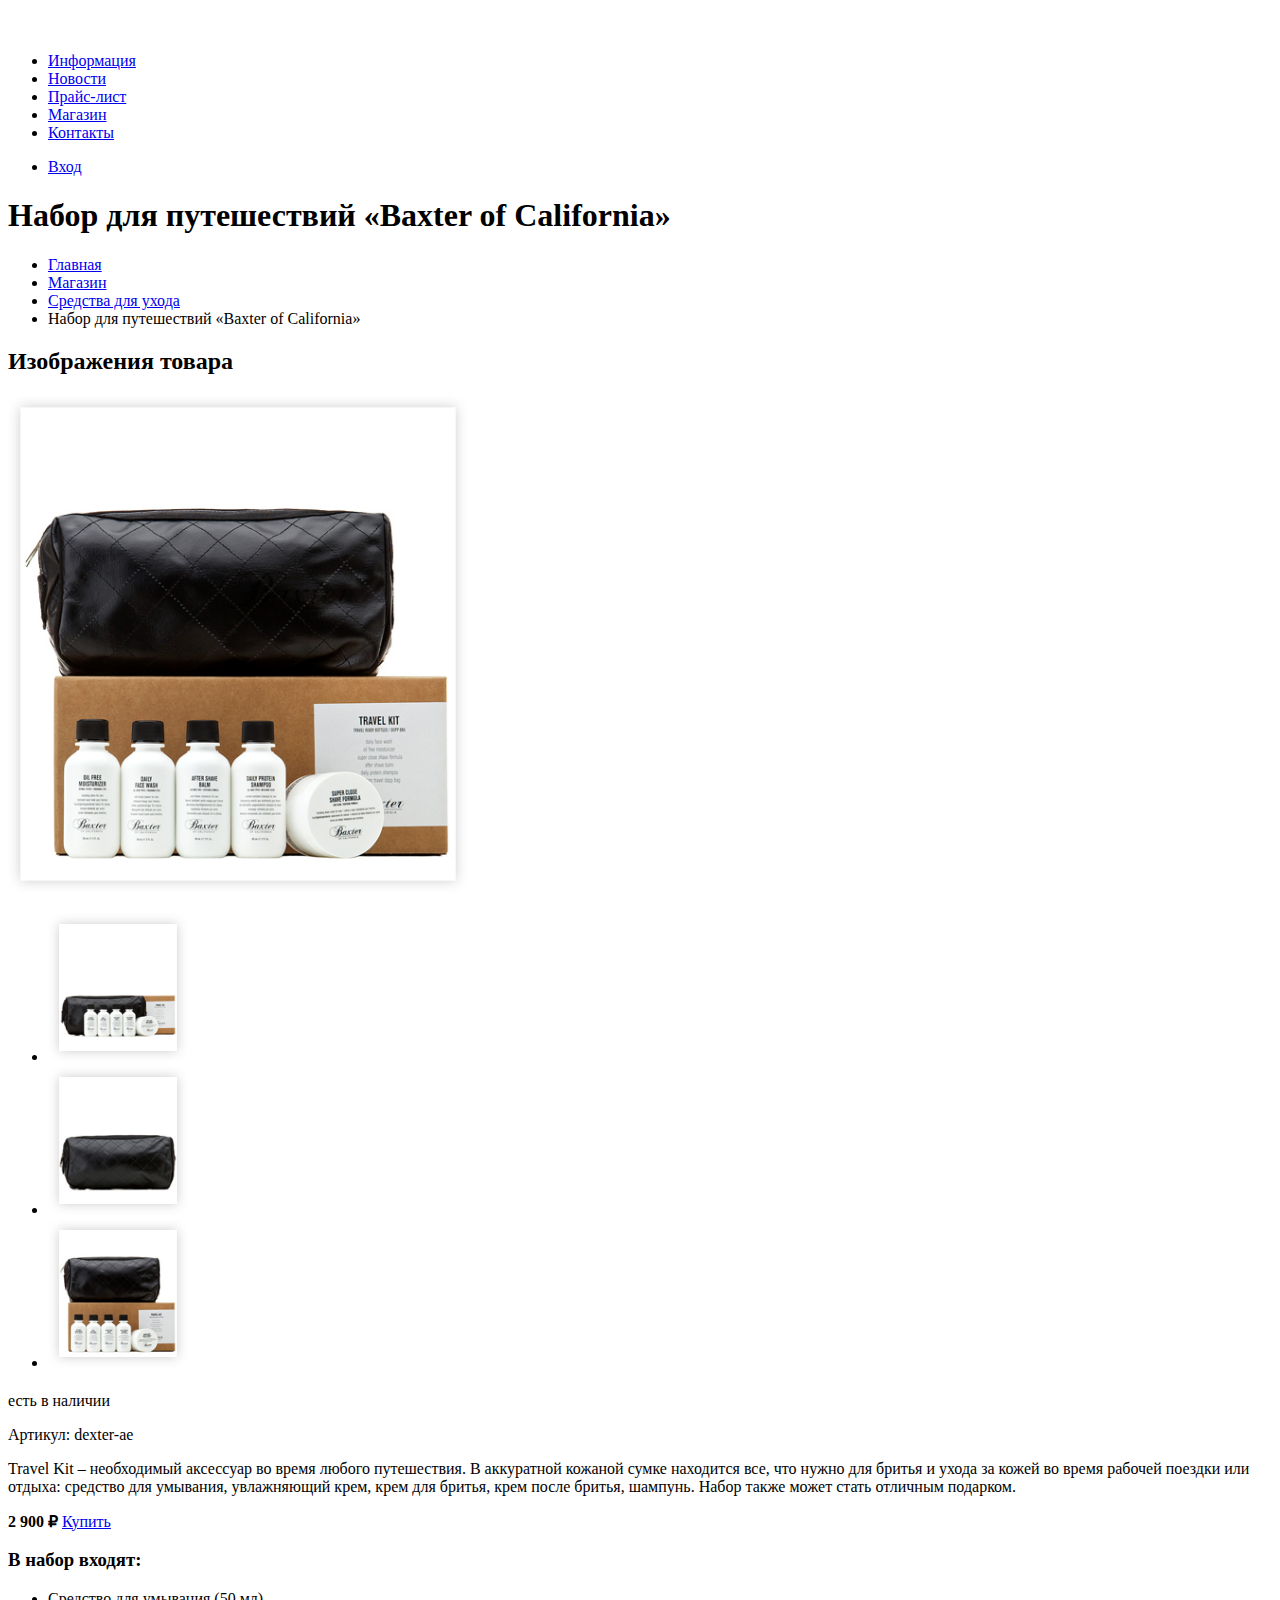
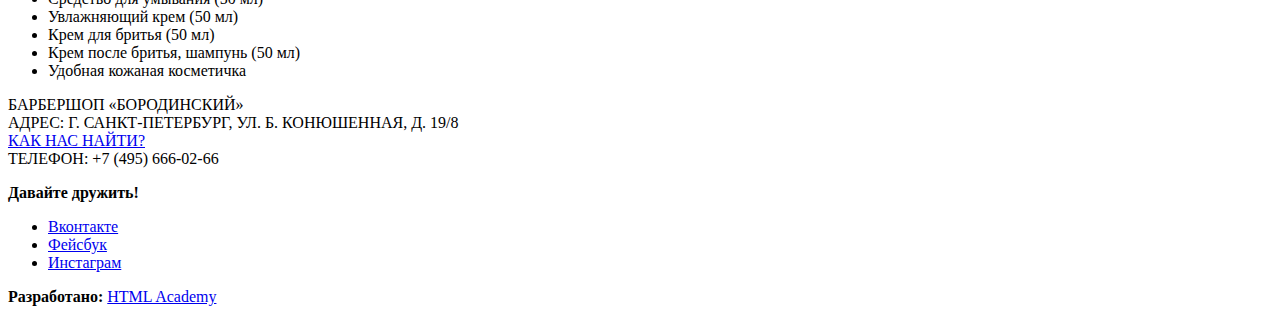
==== catalog-item.html @ ab0c17b6 "Первичная разметка страниц" ====
<!DOCTYPE html>
  <html lang="ru">
    <head>
      <meta charset="utf-8">
      <title>Barbershop borodinski</title>
    </head>
    <body>
      <header class="page-header">
        <div class="wraper header-wraper">
          <nav class="page-navi">
            <a class="page-header-logo" href="index.html">
              <img src="img/logo.svg" width="111" height="24" alt="Логотип барбершопа">
            </a>
            <ul class="site-navi">
              <li><a href="info.html">Информация</a></li>
              <li><a href="news.html">Новости</a></li>
              <li><a href="price.html">Прайс-лист</a></li>
              <li class="site-navi-current"><a href="shop.html">Магазин</a></li>
              <li><a href="contacts.html">Контакты</a></li>
            </ul>
            <ul class="user-navi">
              <li><a class="login-link" href="#">Вход</a></li>
            </ul>
          </nav>
        </div>
      </header>
      <main>
        <div class="wraper wraper-main">
          <h1>Набор для путешествий «Baxter of California»</h1>
          <ul class="breadcrumbs">
            <li><a href="index.html">Главная</a> </li>
            <li><a href="catalog.html">Магазин</a> </li>
            <li><a href="category.html">Средства для ухода</a> </li>
            <li class="breadcrumbs-current">Набор для путешествий «Baxter of California»</li>
          </ul>
          <section class="product-photos">
            <h2 class="visually-hidden">Изображения товара</h2>
            <p class="product-photo-full">
              <img src="img/product-big.jpg" width="460" height="498" alt="Набор для путешествий «Baxter of California»">
            </p>
            <ul>
              <li><img src="img/product-small-1.jpg" width="140" height="149" alt="Фото-1">
              <li><img src="img/product-small-2.jpg" width="140" height="149" alt="Фото-2">
              <li><img src="img/product-small-3.jpg" width="140" height="149" alt="Фото-3">
            </ul>
          </section>
          <section class="product-info">
            <h2 class="visually-hidden"></h2>
            <p class="product-availability">есть в наличии</p>
            <p class="product-article">Артикул: dexter-ae</p>
            <p class="product-description">Travel Kit – необходимый аксессуар во время любого путешествия.
              В аккуратной кожаной сумке находится все, что нужно для бритья и
              ухода за кожей во время рабочей поездки или отдыха: средство для умывания,
              увлажняющий крем, крем для бритья, крем после бритья, шампунь.
              Набор также может стать отличным подарком.</p>
            <p class="item-price">
              <b>2 900 ₽</b>
              <a href="#" class="button">Купить</a>
            </p>
            <h3>В набор входят:</h3>
            <ul>
              <li>Средство для умывания (50 мл)</li>
              <li>Увлажняющий крем (50 мл)</li>
              <li>Крем для бритья (50 мл)</li>
              <li>Крем после бритья, шампунь (50 мл)</li>
              <li>Удобная кожаная косметичка</li>
            </ul>
          </section>
        </div>
      </main>
      <footer class="page-footer">
        <div class="wraper footer-wraper">
          <p class="footer-contacts">
            БАРБЕРШОП «БОРОДИНСКИЙ»<br>
            АДРЕС: Г. САНКТ-ПЕТЕРБУРГ, УЛ. Б. КОНЮШЕННАЯ, Д. 19/8<br>
            <a href="map.html">КАК НАС НАЙТИ?</a><br>
            ТЕЛЕФОН: +7 (495) 666-02-66
          </p>
          <div class="footer-social">
            <b>Давайте дружить!</b>
            <ul>
              <li><a href="#" class="social-button vk-link">Вконтакте</a></li>
              <li><a href="#" class="social-button fb-link">Фейсбук</a></li>
              <li><a href="#" class="social-button inst-link">Инстаграм</a></li>
            </ul>
          </div>
          <p class="footer-copyright">
            <b>Разработано:</b>
            <a href="https://htmlacademy.ru" class="button">HTML Academy</a>
          </p>
        </div>
      </footer>
    </body>
  </html>
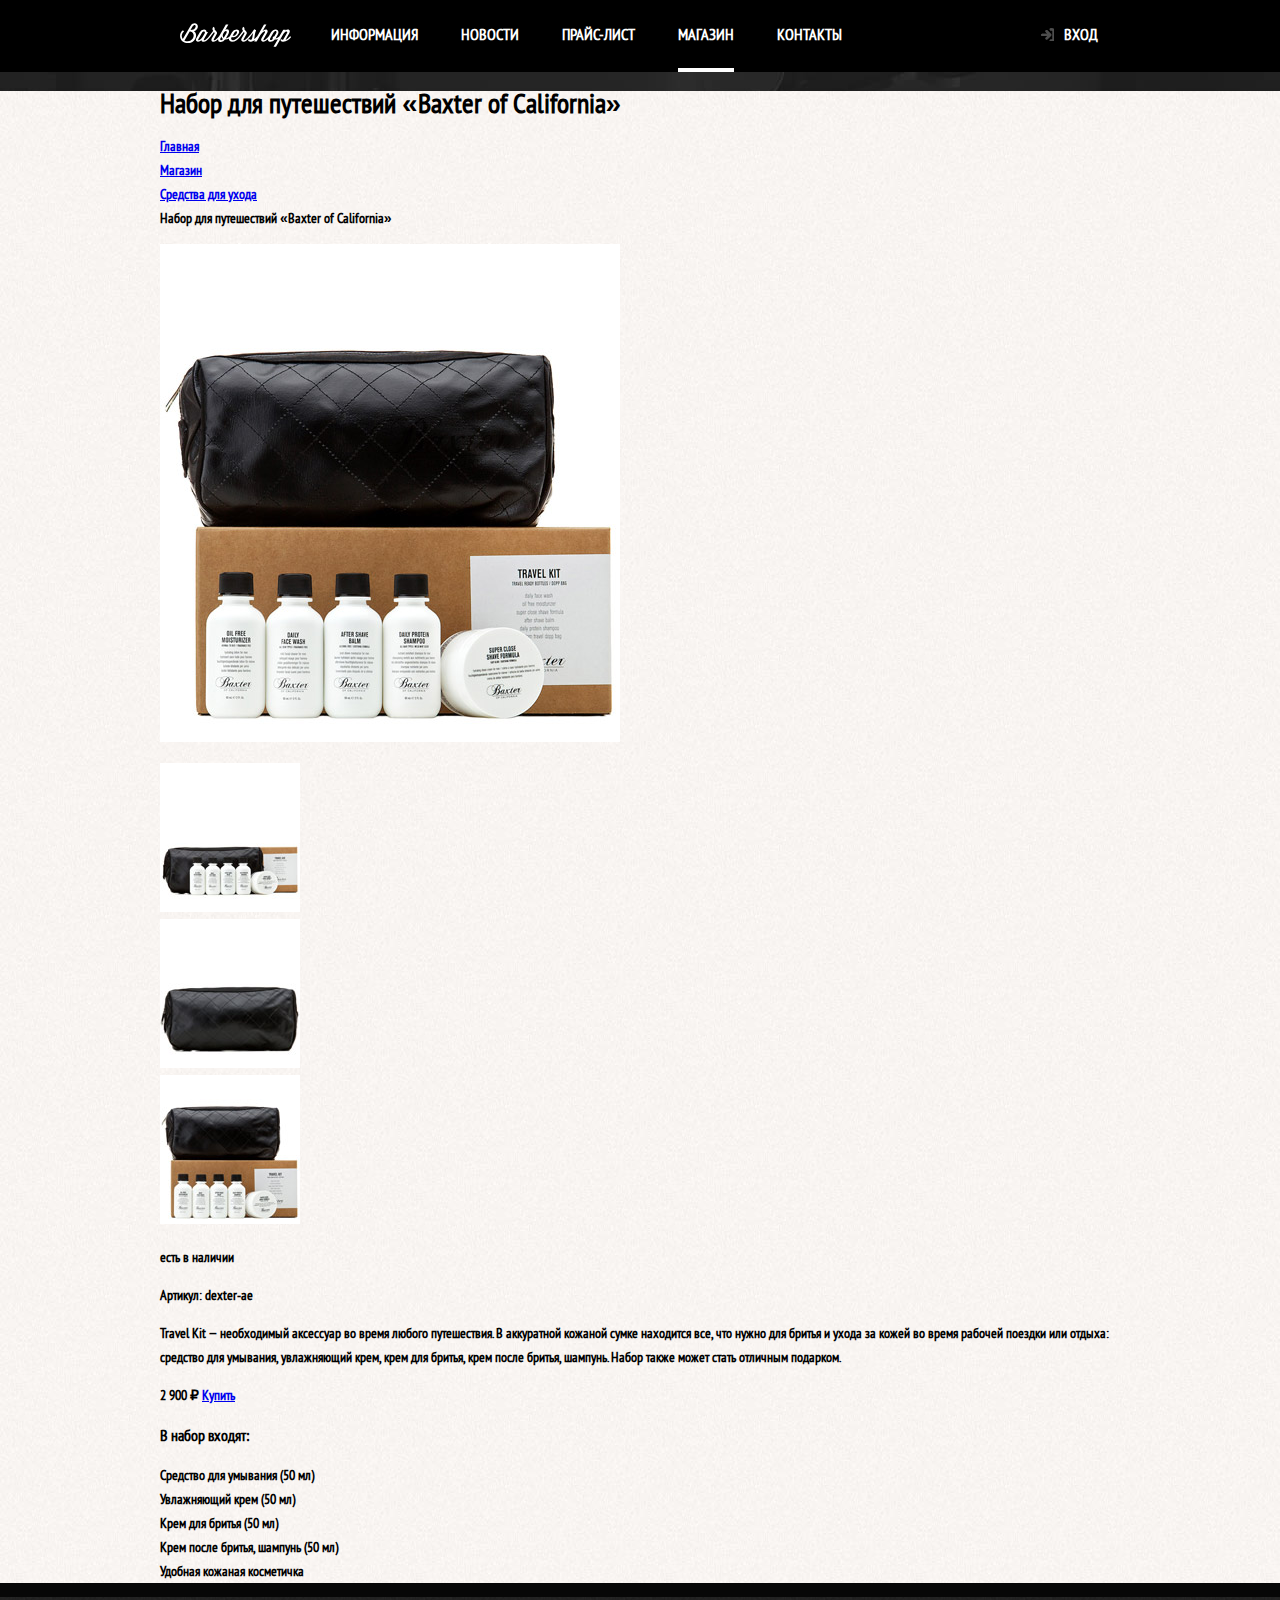
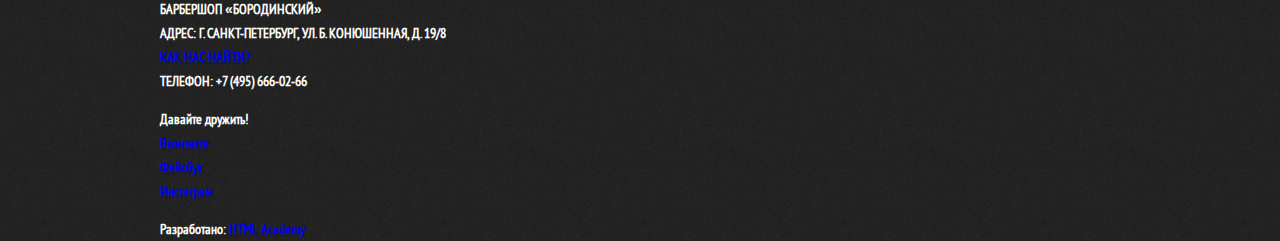
==== commit e1e81152: "Стилизовал хэдеры, загрузил контентные картинки" ====
--- a/catalog-item.html
+++ b/catalog-item.html
@@ -3,10 +3,12 @@
     <head>
       <meta charset="utf-8">
       <title>Barbershop borodinski</title>
+      <link rel="stylesheet" href="css/master.css">
     </head>
     <body>
       <header class="page-header">
-        <div class="wraper header-wraper">
+        <div class="wraper wraper-header clearfix">
+
           <nav class="page-navi">
             <a class="page-header-logo" href="index.html">
               <img src="img/logo.svg" width="111" height="24" alt="Логотип барбершопа">
@@ -24,8 +26,8 @@
           </nav>
         </div>
       </header>
-      <main>
-        <div class="wraper wraper-main">
+      <main class="noisy-background">
+        <div class="wraper wraper-main noisy-background">
           <h1>Набор для путешествий «Baxter of California»</h1>
           <ul class="breadcrumbs">
             <li><a href="index.html">Главная</a> </li>
--- a/css/master.css
+++ b/css/master.css
@@ -0,0 +1,115 @@
+@font-face {
+  font-family: "PT Sans Narrow";
+  src: url("ptsansnarrow.woff") format("woff");
+}
+
+html {
+  height: 100%;
+  width: 100%;
+  margin: 0;
+  padding: 0;
+}
+
+body {
+  margin: 0;
+  padding: 0;
+  font-family: "PT Sans Narrow", Arial, sans-serif;
+  font-weight: bold;
+  font-size: 14px;
+  line-height: 24px;
+  background: #000000 url("../img/background.jpg") no-repeat center 40px;
+}
+ul {
+  list-style: none;
+  margin: 0;
+  padding: 0;
+}
+header.page-header {
+  height: 72px;
+  background-color: #000000;
+}
+.wraper {
+  margin: 0 auto;
+  width: 960px;
+  padding: 0 10px;
+}
+.visually-hidden {
+  display: none;
+}
+.clearfix::after {
+  content: "";
+  display: table;
+  clear: both;
+}
+.page-header .page-navi {
+  position: relative;
+  text-transform: uppercase;
+  padding-top: 23px;
+  padding-left: 20px;
+}
+.page-header .page-navi li {
+  display: inline-block;
+  height: 48px;
+  font-size: 16px;
+  line-height: 20px;
+  color: #ffffff;
+}
+.site-navi-current {
+  box-shadow: inset 0 -4px 0 #ffffff;
+}
+.page-header .main-page-navi .page-header-logo {
+  position: absolute;
+  display: block;
+  width: 371px;
+  top: 132px;
+  left: 50%;
+  transform: translateX(-50%);
+  margin: 0 auto;
+  text-align: center;
+}
+.page-header .page-navi .page-header-logo {
+  float: left;
+  margin-right: 40px;
+}
+.page-header .page-navi .site-navi {
+  float: left;
+}
+
+.page-header .page-navi .site-navi li {
+  margin-right: 40px;
+}
+.page-header .page-navi .user-navi {
+  float: right;
+  padding-right: 22px;
+
+}
+.login-link {
+  position: relative;
+  vertical-align: top;
+}
+.login-link::before {
+  content: "";
+  position: absolute;
+  left: -24px;
+  top: 3px;
+  height: 14px;
+  width: 14px;
+  background: url("../img/login-icon.svg") no-repeat 0 0;
+  opacity: 0.3;
+}
+.page-header .page-navi a {
+  text-decoration: none;
+  color: #ffffff;
+}
+
+.features {
+  color: #f7f4f1;
+  margin-top: 295px;
+}
+.noisy-background {
+  background: #f8f5f2 url("../img/noise-bg.jpg") 0 0;
+}
+footer.page-footer {
+  color: #ffffff;
+  background: #232323 url("../img/dark-noise-bg.jpg") 0 0;
+}
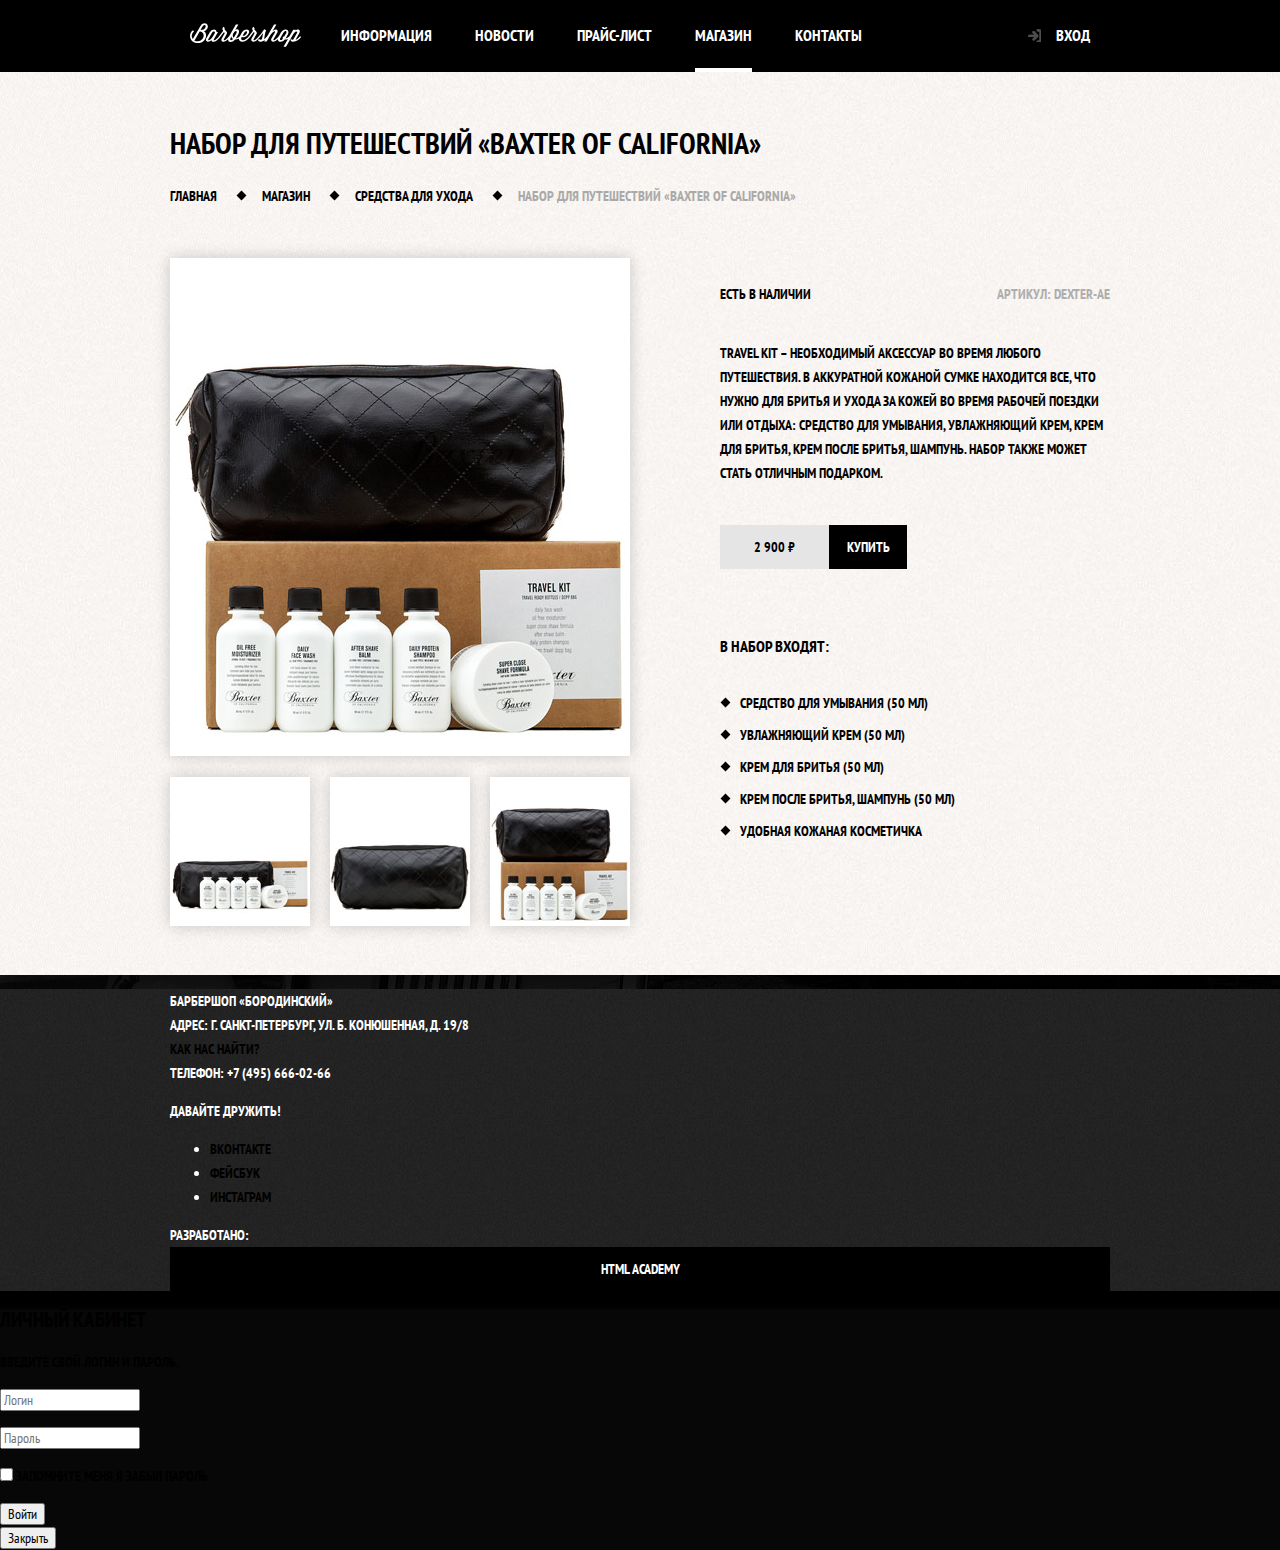
==== commit 39f33498: "Стилизовал мейны иннеров" ====
--- a/catalog-item.html
+++ b/catalog-item.html
@@ -3,14 +3,16 @@
     <head>
       <meta charset="utf-8">
       <title>Barbershop borodinski</title>
+      <link rel="stylesheet" href="css/normalize.css">
       <link rel="stylesheet" href="css/master.css">
+      <link href="https://fonts.googleapis.com/css?family=PT+Sans+Narrow:400,700&amp;subset=cyrillic-ext" rel="stylesheet">
     </head>
-    <body>
+    <body class="inner-page">
       <header class="page-header">
         <div class="wraper wraper-header clearfix">
 
           <nav class="page-navi">
-            <a class="page-header-logo" href="index.html">
+            <a class="page-header-logo" href="index.html" aria-label="На главную страницу барбершопа">
               <img src="img/logo.svg" width="111" height="24" alt="Логотип барбершопа">
             </a>
             <ul class="site-navi">
@@ -21,7 +23,7 @@
               <li><a href="contacts.html">Контакты</a></li>
             </ul>
             <ul class="user-navi">
-              <li><a class="login-link" href="#">Вход</a></li>
+              <li><a class="login-link" href="login.html">Вход</a></li>
             </ul>
           </nav>
         </div>
@@ -31,47 +33,52 @@
           <h1>Набор для путешествий «Baxter of California»</h1>
           <ul class="breadcrumbs">
             <li><a href="index.html">Главная</a> </li>
-            <li><a href="catalog.html">Магазин</a> </li>
-            <li><a href="category.html">Средства для ухода</a> </li>
+            <li><a href="shop.html">Магазин</a> </li>
+            <li><a href="shop.html">Средства для ухода</a> </li>
             <li class="breadcrumbs-current">Набор для путешествий «Baxter of California»</li>
           </ul>
-          <section class="product-photos">
-            <h2 class="visually-hidden">Изображения товара</h2>
-            <p class="product-photo-full">
-              <img src="img/product-big.jpg" width="460" height="498" alt="Набор для путешествий «Baxter of California»">
-            </p>
-            <ul>
-              <li><img src="img/product-small-1.jpg" width="140" height="149" alt="Фото-1">
-              <li><img src="img/product-small-2.jpg" width="140" height="149" alt="Фото-2">
-              <li><img src="img/product-small-3.jpg" width="140" height="149" alt="Фото-3">
-            </ul>
-          </section>
-          <section class="product-info">
-            <h2 class="visually-hidden"></h2>
-            <p class="product-availability">есть в наличии</p>
-            <p class="product-article">Артикул: dexter-ae</p>
-            <p class="product-description">Travel Kit – необходимый аксессуар во время любого путешествия.
-              В аккуратной кожаной сумке находится все, что нужно для бритья и
-              ухода за кожей во время рабочей поездки или отдыха: средство для умывания,
-              увлажняющий крем, крем для бритья, крем после бритья, шампунь.
-              Набор также может стать отличным подарком.</p>
-            <p class="item-price">
-              <b>2 900 ₽</b>
-              <a href="#" class="button">Купить</a>
-            </p>
-            <h3>В набор входят:</h3>
-            <ul>
-              <li>Средство для умывания (50 мл)</li>
-              <li>Увлажняющий крем (50 мл)</li>
-              <li>Крем для бритья (50 мл)</li>
-              <li>Крем после бритья, шампунь (50 мл)</li>
-              <li>Удобная кожаная косметичка</li>
-            </ul>
-          </section>
+          <div class="section-wraper clearfix">
+            <section class="product-photos">
+              <h2 class="visually-hidden">Изображения товара</h2>
+              <p class="product-photo-full">
+                <img src="img/product-big.jpg" width="460" height="498" alt="Набор для путешествий «Baxter of California»">
+              </p>
+              <ul>
+                <li><img src="img/product-small-1.jpg" width="140" height="149" alt="Фото-1">
+                <li><img src="img/product-small-2.jpg" width="140" height="149" alt="Фото-2">
+                <li><img src="img/product-small-3.jpg" width="140" height="149" alt="Фото-3">
+              </ul>
+            </section>
+            <section class="product-info">
+              <h2 class="visually-hidden"></h2>
+              <div class="clearfix">
+                <p class="product-availability">есть в наличии</p>
+                <p class="product-article">Артикул: dexter-ae</p>
+              </div>
+              <p class="product-description">Travel Kit – необходимый аксессуар во время любого путешествия.
+                В аккуратной кожаной сумке находится все, что нужно для бритья и
+                ухода за кожей во время рабочей поездки или отдыха: средство для умывания,
+                увлажняющий крем, крем для бритья, крем после бритья, шампунь.
+                Набор также может стать отличным подарком.</p>
+              <p class="catalog-item-price">
+                <b>2 900 ₽</b>
+                <button class="button">Купить</button>
+              </p>
+              <h3>В набор входят:</h3>
+              <ul>
+                <li>Средство для умывания (50 мл)</li>
+                <li>Увлажняющий крем (50 мл)</li>
+                <li>Крем для бритья (50 мл)</li>
+                <li>Крем после бритья, шампунь (50 мл)</li>
+                <li>Удобная кожаная косметичка</li>
+              </ul>
+            </section>
+          </div>
         </div>
       </main>
       <footer class="page-footer">
-        <div class="wraper footer-wraper">
+        <div class="wraper wraper-footer">
+
           <p class="footer-contacts">
             БАРБЕРШОП «БОРОДИНСКИЙ»<br>
             АДРЕС: Г. САНКТ-ПЕТЕРБУРГ, УЛ. Б. КОНЮШЕННАЯ, Д. 19/8<br>
@@ -81,9 +88,9 @@
           <div class="footer-social">
             <b>Давайте дружить!</b>
             <ul>
-              <li><a href="#" class="social-button vk-link">Вконтакте</a></li>
-              <li><a href="#" class="social-button fb-link">Фейсбук</a></li>
-              <li><a href="#" class="social-button inst-link">Инстаграм</a></li>
+              <li><a href="#" class="social-button vk-link" aria-label="Вконтакте">Вконтакте</a></li>
+              <li><a href="#" class="social-button fb-link" aria-label="Фейсбук">Фейсбук</a></li>
+              <li><a href="#" class="social-button inst-link" aria-label="Инстаграм">Инстаграм</a></li>
             </ul>
           </div>
           <p class="footer-copyright">
@@ -92,5 +99,26 @@
           </p>
         </div>
       </footer>
+      <section class="modal modal-login">
+        <h2>Личный кабинет</h2>
+        <p>Введите свой логин и пароль.</p>
+        <form class="modal-login-form" action="index.html" method="post">
+          <p>
+            <input type="text" name="login" id="modal-login-login" placeholder="Логин">
+            <label for="modal-login-login" class="visually-hidden">Логин</label>
+          </p>
+          <p>
+            <input type="password" name="password" id="modal-login-password" placeholder="Пароль">
+            <label for="modal-login-password" class="visually-hidden">Пароль</label>
+          </p>
+          <p class="modal-login-info">
+            <input type="checkbox" id="modal-login-remember" name="remember">
+            <label for="modal-login-remember">Запомните меня</label>
+            <a href="#" class="password-restore-link">Я забыл пароль</a>
+          </p>
+          <button type="submit" name="button">Войти</button>
+        </form>
+        <button type="button" class="modal-login-close" name="mobutton">Закрыть</button>
+      </section>
     </body>
   </html>
--- a/css/master.css
+++ b/css/master.css
@@ -1,115 +1,731 @@
-@font-face {
-  font-family: "PT Sans Narrow";
-  src: url("ptsansnarrow.woff") format("woff");
-}
-
-html {
-  height: 100%;
-  width: 100%;
-  margin: 0;
+@font-face {
+  font-family: "PT Sans Narrow";
+  src:
+    url("../fonts/ptsansnarrow.woff2") format("woff2"),
+    url("../fonts/ptsansnarrowbold.woff2") format("woff2");
+}
+
+html {
+  height: 100%;
+  width: 100%;
+  margin: 0;
+  padding: 0;
+}
+
+body {
+  min-width: 960px;
+  margin: 0;
+  padding: 0;
+
+  font-family: "PT Sans Narrow", Arial, sans-serif;
+  font-weight: bold;
+  font-size: 14px;
+  line-height: 24px;
+  text-transform: uppercase;
+  color: #ffffff;
+
+  background: #000000 url("../img/background.jpg") no-repeat center 40px;
+}
+.inner-page {
+  color: #000000;
+  background-color: #ffffff;
+}
+a {
+  text-decoration: none;
+  color: #000000;
+}
+
+img {
+  max-width: 100%
+}
+
+.page-navi ul {
+  list-style: none;
+  margin: 0;
+  padding: 0;
+}
+:focus:not(:hover) {
+  outline: 3px ridge #ffffff;
+  outline-offset: 2px;
+}
+main :focus:not(:hover) {
+  outline-color: #000000
+}
+header.page-header {
+  height: 72px;
+  background-color: #000000;
+}
+.wraper {
+  margin: 0 auto;
+  width: 960px;
+  padding: 0 10px;
+  box-sizing: border-box;
+}
+.visually-hidden {
+  position: absolute;
+  height: 1px;
+  width: 1px;
+  margin: -1px;
+  border: 0;
   padding: 0;
-}
-
-body {
-  margin: 0;
-  padding: 0;
-  font-family: "PT Sans Narrow", Arial, sans-serif;
-  font-weight: bold;
-  font-size: 14px;
-  line-height: 24px;
-  background: #000000 url("../img/background.jpg") no-repeat center 40px;
-}
-ul {
-  list-style: none;
-  margin: 0;
-  padding: 0;
-}
-header.page-header {
-  height: 72px;
-  background-color: #000000;
-}
-.wraper {
-  margin: 0 auto;
-  width: 960px;
-  padding: 0 10px;
-}
-.visually-hidden {
-  display: none;
-}
-.clearfix::after {
-  content: "";
-  display: table;
-  clear: both;
-}
-.page-header .page-navi {
+  clip: rect(0, 0, 0, 0);
+  overflow: hidden;
+}
+.clearfix::after {
+  content: "";
+  display: table;
+  clear: both;
+}
+.page-navi {
   position: relative;
-  text-transform: uppercase;
-  padding-top: 23px;
-  padding-left: 20px;
-}
-.page-header .page-navi li {
-  display: inline-block;
-  height: 48px;
-  font-size: 16px;
-  line-height: 20px;
-  color: #ffffff;
-}
-.site-navi-current {
-  box-shadow: inset 0 -4px 0 #ffffff;
-}
-.page-header .main-page-navi .page-header-logo {
+}
+.page-navi li {
+  display: inline-block;
+  font-size: 16px;
+  line-height: 20px;
+  color: #ffffff;
+}
+.page-navi a,
+.site-navi-current span {
+  display: block;
+  height: 72px;
+  box-sizing: border-box;
+  padding: 25px 20px;
+
+  text-decoration: none;
+  color: #ffffff;
+}
+.page-navi a:hover,
+.page-navi a:active,
+.page-navi a:focus {
+  background-color: #242424;
+  outline: none;
+}
+.page-navi a:focus:not(:hover) {
+  box-shadow: inset 0 0 0 4px #ffffff;
+}
+.site-navi-current {
+  box-shadow: inset 0 -4px 0 #ffffff;
+  margin: 0 20px;
+}
+.site-navi-current a {
+  margin: 0 -20px;
+}
+.site-navi-current span {
+  padding: 25px 0;
+}
+.main-page-navi .page-header-logo {
   position: absolute;
   display: block;
   width: 371px;
   top: 132px;
   left: 50%;
   transform: translateX(-50%);
-  margin: 0 auto;
   text-align: center;
-}
-.page-header .page-navi .page-header-logo {
+}
+.page-navi a.page-header-logo {
   float: left;
-  margin-right: 40px;
-}
-.page-header .page-navi .site-navi {
-  float: left;
-}
-
-.page-header .page-navi .site-navi li {
-  margin-right: 40px;
-}
-.page-header .page-navi .user-navi {
-  float: right;
-  padding-right: 22px;
-
-}
-.login-link {
-  position: relative;
-  vertical-align: top;
-}
+
+  padding-top: 23px;
+}
+.site-navi {
+  float: left;
+}
+
+.user-navi {
+  float: right;
+  padding-right: 22px;
+
+}
+.login-link {
+  position: relative;
+  width: 107px;
+
+  text-align: right;
+}
 .login-link::before {
   content: "";
   position: absolute;
-  left: -24px;
-  top: 3px;
+  left: 24px;
+  top: 28px;
   height: 14px;
   width: 14px;
+
   background: url("../img/login-icon.svg") no-repeat 0 0;
   opacity: 0.3;
-}
-.page-header .page-navi a {
+}
+.login-link:hover::before,
+.login-link:active::before,
+.login-link:focus::before {
+  opacity: 1;
+}
+.page-navi a {
+  display: block;
+  height: 72px;
+  box-sizing: border-box;
   text-decoration: none;
   color: #ffffff;
-}
-
-.features {
-  color: #f7f4f1;
-  margin-top: 295px;
-}
-.noisy-background {
-  background: #f8f5f2 url("../img/noise-bg.jpg") 0 0;
-}
-footer.page-footer {
+}
+
+.features {
+  margin-top: 290px;
+
+  text-align: center;
+  color: #f7f4f1;
+}
+.features-list {
+  display: flex;
+  justify-content: space-around;
+
+  margin: 0;
+  padding: 0;
+
+  list-style: none;
+}
+.feature-item {
+  flex-basis: 300px;
+  max-width: 300px;
+
+  padding: 0 15px;
+}
+.feature-item h3 {
+  position: relative;
+
+  margin: 0;
+  padding: 0;
+  margin-bottom: 67px;
+
+  font-size: 30px;
+  line-height: 42px;
+}
+
+.feature-item h3::after {
+  content: "";
+
+  position: absolute;
+  top: 52px;
+  left: 50%;
+
+  width: 20px;
+  height: 20px;
+
+  background-color: #f7f4f1;
+
+  transform: rotate(45deg);
+  transform-origin: left top;
+}
+
+.feature-item p {
+  margin-bottom: 80px;
+}
+
+.section-wraper {
+  margin-bottom: 36px;
+  padding-top: 50px;
+}
+
+.section-wraper h2 {
+  margin: 0;
+  padding: 0;
+}
+.noisy-background {
+  color: #000000;
+  background: #f8f5f2 url("../img/noise-bg.jpg") 0 0;
+}
+.inner-page h1 {
+  padding-top: 50px;
+  margin: 0;
+  margin-bottom: 20px;
+
+  font-size: 30px;
+  line-height: 42px;
+}
+.inner-page main {
+  padding-bottom: 13px;
+  box-shadow: 0 20px 20px 0 rgba(0, 0, 0, 0.5);
+}
+
+.breadcrumbs {
+  display: inline-flex;
+  flex-wrap: wrap;
+  justify-content: flex-start;
+
+  margin: 0;
+  padding: 0;
+
+  list-style: none;
+}
+
+.breadcrumbs li {
+  position: relative;
+  margin-right: 45px;
+}
+
+.breadcrumbs li:not(.breadcrumbs-current)::after {
+  content: "";
+  position: absolute;
+  top: 8px;
+  right: -28px;
+  width: 7px;
+  height: 7px;
+  background-color: #000000;
+  transform: rotate(45deg);
+}
+
+.breadcrumbs-current {
+  color: #aba9a7;
+}
+
+.button {
+  font: inherit;
+  display: block;
+
+  padding: 10px 0;
+
+  text-align: center;
+  vertical-align: middle;
   color: #ffffff;
-  background: #232323 url("../img/dark-noise-bg.jpg") 0 0;
-}
+  text-transform: uppercase;
+  font-size: 14px;
+  line-height: 24px;
+
+  background-color: #000000;
+  border:none;
+  cursor: pointer;
+}
+.button:hover,
+.button:active,
+.button:focus {
+  background-color: #663d15;
+}
+
+.filters {
+  float: left;
+
+  width: 240px;
+  padding-right: 20px;
+  box-sizing: border-box;
+}
+.filter fieldset {
+  margin: 0;
+  padding: 0;
+
+  border: none;
+}
+.filter legend {
+  font-size: 24px;
+  line-height: 30px;
+}
+
+.filter ul {
+  padding: 0;
+  margin:0;
+  margin-top: 30px;
+
+  list-style: none;
+  line-height: 18px;
+}
+.filter-option {
+  position: relative;
+
+  padding-left: 43px;
+  margin-bottom: 17px;
+}
+
+.filter-option:last-of-type {
+  margin-bottom: 50px;
+}
+
+.filter label::before {
+  content: "";
+  position: absolute;
+  left: 0;
+  top: 0;
+
+  width: 20px;
+  height: 20px;
+  box-sizing: border-box;
+
+  border: 2px solid #000101;
+  background-color: #f9f6f3;
+  box-shadow: inset 0 0 3px 0 rgba(0, 0, 0, 0.35)
+
+}
+
+.filter label::after {
+  display: none;
+
+  content: "";
+  position: absolute;
+  left: 0;
+  top: 0;
+
+  width: 20px;
+  height: 20px;
+  box-sizing: border-box;
+
+  background: url("../img/checkbox-cross.svg") no-repeat 50%;
+}
+.filter label {
+  vertical-align: middle;
+
+  cursor: pointer;
+}
+.filter label:hover,
+.filter input:focus + label {
+  color: #663d15;
+}
+
+.filter input:checked + label::after {
+  display: block;
+}
+
+.filter-option input[type="radio"] + label::before {
+  border-radius: 50%;
+}
+
+.filter-option input[type="radio"] + label::after {
+  top: 6px;
+  left: 6px;
+
+  width: 8px;
+  height: 8px;
+  border-radius: 50%;
+  background: #000101;
+}
+
+.filter-option input:disabled + label {
+  color: #818181;
+}
+
+.filter-option input:disabled + label::before {
+  border-color: #818181;
+  box-shadow: none;
+}
+
+.filter-option input:disabled + label::after {
+  background-image: url("../img/checkbox-cross-disabled.svg");
+}
+
+.filter-option input[type="radio"]:disabled + label::after {
+  background: #818181;
+}
+
+.filter-button {
+  width: 112px;
+}
+
+.catalog {
+  margin-left: 240px;
+}
+
+.catalog-list {
+  display: flex;
+  flex-wrap: wrap;
+  justify-content: space-between;
+
+  padding: 0;
+  margin: 0;
+
+  list-style: none;
+}
+
+.catalog-item {
+  display: flex;
+  flex-direction: column;
+  align-content: flex-start;
+
+  width: 220px;
+  margin: 0 0 20px;
+  padding-bottom: 15px;
+
+  box-shadow: 0 0 15px 0 rgba(0, 1, 1, 0.2);
+  background-color: #ffffff;
+}
+
+.catalog-item:hover {
+  box-shadow: 5px 5px 25px 0 rgba(0, 1, 1, 0.3);
+}
+
+.catalog-item a:first-child {
+  display: flex;
+  flex-direction: column;
+
+}
+.catalog-item h3 {
+  order: 2;
+  margin: 14px 0;
+  padding: 0 16.5px;
+  font-size: 14px;
+  line-height: 18px;
+}
+
+.catalog-category {
+  text-transform: none;
+}
+.developer {
+  text-transform: uppercase;
+}
+.catalog-item p {
+  margin: 0;
+  padding: 0;
+}
+
+
+.catalog-item img {
+  display: block;
+}
+
+p.catalog-item-price {
+  display: flex;
+
+  margin: 0 16.5px;
+}
+.catalog-item-price .button {
+  width: 78px;
+}
+.catalog-item-price b {
+  padding: 10px 0;
+  width: 109px;
+
+  text-align: center;
+  vertical-align: middle;
+
+  background-color: #e5e5e5;
+}
+
+.paginator {
+  margin: 0;
+  margin-top: 25px;
+  padding: 0;
+
+  list-style: none;
+}
+
+.paginator-item {
+  margin-right: 4px;
+  display: inline-block;
+
+  width: 43px;
+}
+
+.paginator-item-current {
+  padding: 10px 0;
+
+  text-align: center;
+
+  background-color: #ffffff;
+}
+
+.price-page .wraper-main > h2 {
+  position: relative;
+
+  margin: 50px 0 60px;
+  padding: 0;
+
+  text-align:center;
+  font-size: 48px;
+  line-height: 48px;
+}
+
+.price-page .wraper-main > h2::before,
+.price-page .wraper-main > h2::after {
+  content: "";
+  position: absolute;
+  top: 24px;
+
+  width: 160px;
+
+  border-bottom: 2px solid #000000
+}
+
+.price-page .wraper-main > h2::before {
+  left: 0;
+}
+
+.price-page .wraper-main > h2::after {
+  right: 0;
+}
+
+section.aid-info {
+  float: left;
+
+  width: 50%;
+}
+
+section.price-list {
+  float: right;
+
+  width: 50%;
+  box-sizing: border-box;
+  padding-left: 10px
+}
+
+section.aid-info ul,
+section.product-info ul {
+  margin: 0;
+  padding: 0;
+  margin-bottom: 64px;
+
+  list-style: none;
+}
+
+section.aid-info li,
+section.product-info li {
+  position: relative;
+
+  padding-left: 20px;
+  margin-bottom: 20px;
+}
+
+section.aid-info li::before,
+section.product-info li::before {
+  content: "";
+  position: absolute;
+
+  left: 2px;
+  top: 8px;
+
+  width: 7px;
+  height: 7px;
+
+  background-color: #000000;
+
+  transform: rotate(45deg);
+}
+.price-page .wraper-main h3 {
+  margin: 0;
+  margin-bottom: 33px;
+
+  font-size: 24px;
+  line-height: 30px;
+}
+
+.price-list-table {
+  border-collapse: collapse;
+}
+
+.price-list-table td {
+  width: 231px;
+  height: 43px;
+  box-sizing: border-box;
+  padding-left: 17px;
+
+  text-align: left;
+
+  background-color: #f9f6f3;
+  border: 2px solid #000000;
+}
+
+.price-list-table td:nth-of-type(2n) {
+  padding: 0;
+  text-align: center;
+}
+
+section.info p:first-of-type,
+section.info p:last-of-type {
+  float: left;
+
+  width: 50%;
+  box-sizing: border-box;
+  margin: 0;
+  padding: 0;
+  padding-right: 80px;
+}
+
+section.info p:last-of-type {
+  float: right;
+
+  padding-left: 10px;
+}
+
+.price-page main.noisy-background {
+  padding-bottom: 80px;
+}
+
+section.product-photos {
+  float: left;
+
+  width: 50%;
+}
+
+.product-photo-full {
+  margin: 0;
+  padding: 0;
+  width: 460px;
+
+}
+.product-photos img {
+  display: block;
+
+  box-shadow: 0 0 15px 0 rgba(0, 1, 1, 0.2);
+}
+
+section.product-photos ul {
+  display: flex;
+  list-style: none;
+  flex-wrap: wrap;
+  justify-content: space-between;
+
+  width: 460px;
+  margin: 0;
+  padding: 0;
+}
+
+section.product-photos li {
+  margin-top: 21px;
+}
+
+section.product-info {
+  float: right;
+
+  width: 50%;
+  box-sizing: border-box;
+  padding-left: 80px;
+}
+
+.product-info p {
+  margin: 0;
+
+}
+
+p.product-availability,
+p.product-article {
+  float: left;
+
+  width: 50%;
+  margin-top: 24px;
+  margin-bottom: 35px;
+}
+
+p.product-article {
+  float: right;
+
+  text-align: right;
+  color: #aeaeae;
+}
+
+.product-info .catalog-item-price {
+  margin-top: 40px;
+}
+
+.product-info h3 {
+  margin: 0;
+  margin-top: 65px;
+  margin-bottom: 33px;
+}
+
+section.product-info li {
+  margin-bottom: 8px;
+}
+.page-footer {
+  color: #ffffff;
+  background: #232323 url("../img/dark-noise-bg.jpg") 0 0;
+}
+
+.page-footer .button:hover,
+.page-footer .button:focus {
+  color: #000000;
+
+  background-color: #ffffff;
+}
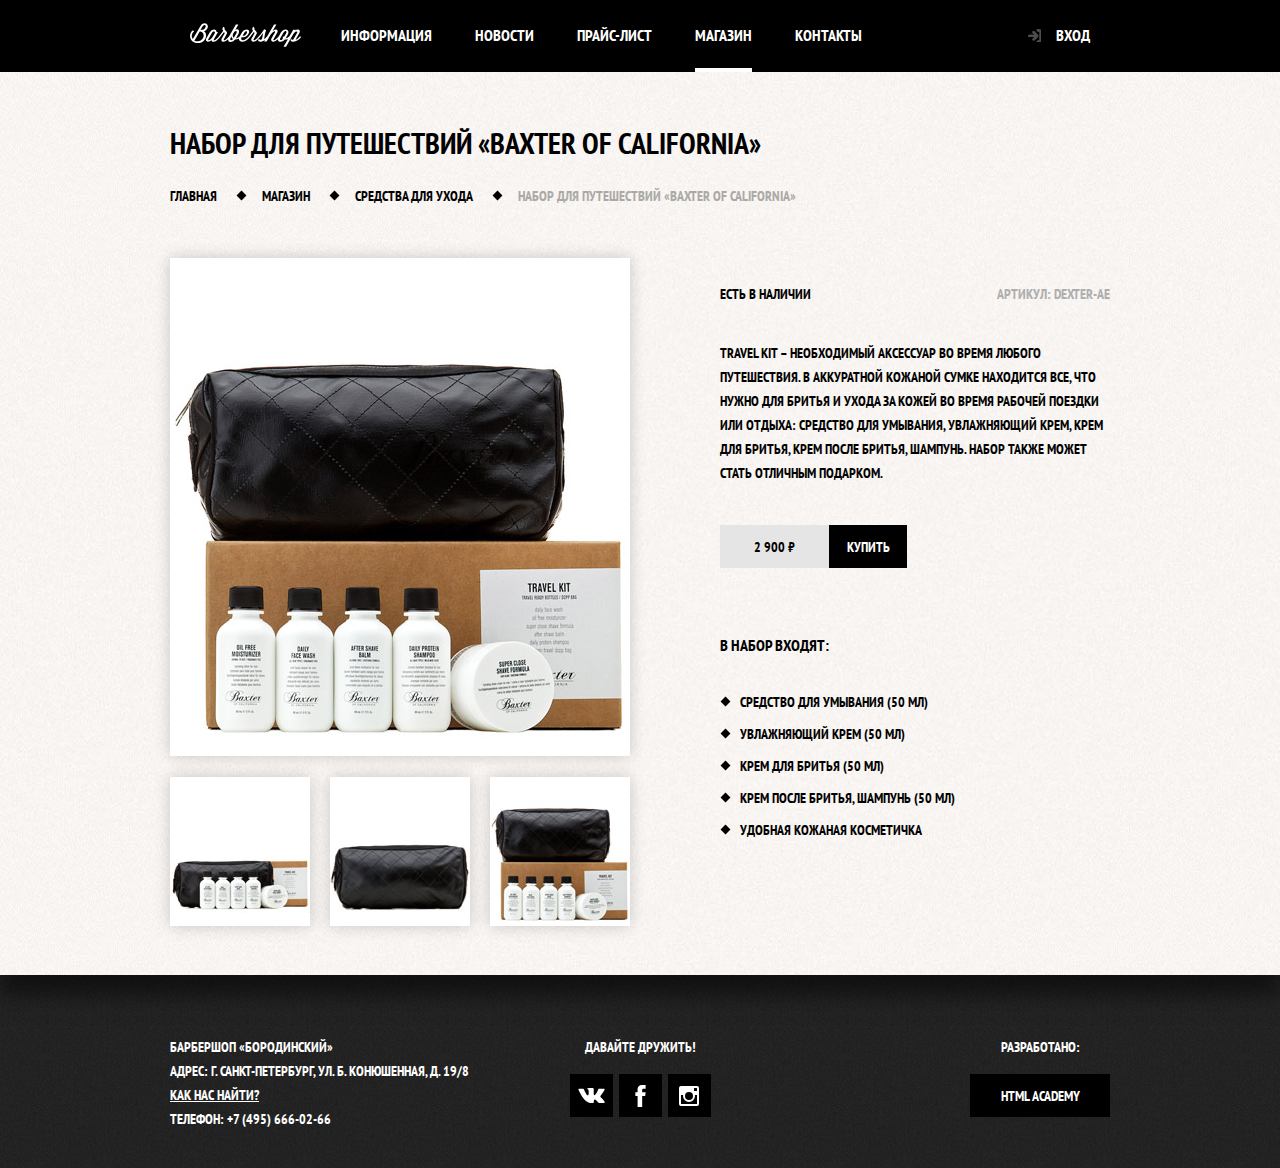
==== commit 1c3c4aa2: "Завершил верстку по первоначальному макету" ====
--- a/catalog-item.html
+++ b/catalog-item.html
@@ -1,124 +1,127 @@
-<!DOCTYPE html>
-  <html lang="ru">
-    <head>
-      <meta charset="utf-8">
-      <title>Barbershop borodinski</title>
-      <link rel="stylesheet" href="css/normalize.css">
-      <link rel="stylesheet" href="css/master.css">
-      <link href="https://fonts.googleapis.com/css?family=PT+Sans+Narrow:400,700&amp;subset=cyrillic-ext" rel="stylesheet">
-    </head>
-    <body class="inner-page">
-      <header class="page-header">
-        <div class="wraper wraper-header clearfix">
-
-          <nav class="page-navi">
-            <a class="page-header-logo" href="index.html" aria-label="На главную страницу барбершопа">
-              <img src="img/logo.svg" width="111" height="24" alt="Логотип барбершопа">
-            </a>
-            <ul class="site-navi">
-              <li><a href="info.html">Информация</a></li>
-              <li><a href="news.html">Новости</a></li>
-              <li><a href="price.html">Прайс-лист</a></li>
-              <li class="site-navi-current"><a href="shop.html">Магазин</a></li>
-              <li><a href="contacts.html">Контакты</a></li>
-            </ul>
-            <ul class="user-navi">
-              <li><a class="login-link" href="login.html">Вход</a></li>
-            </ul>
-          </nav>
-        </div>
-      </header>
-      <main class="noisy-background">
-        <div class="wraper wraper-main noisy-background">
-          <h1>Набор для путешествий «Baxter of California»</h1>
-          <ul class="breadcrumbs">
-            <li><a href="index.html">Главная</a> </li>
-            <li><a href="shop.html">Магазин</a> </li>
-            <li><a href="shop.html">Средства для ухода</a> </li>
-            <li class="breadcrumbs-current">Набор для путешествий «Baxter of California»</li>
-          </ul>
-          <div class="section-wraper clearfix">
-            <section class="product-photos">
-              <h2 class="visually-hidden">Изображения товара</h2>
-              <p class="product-photo-full">
-                <img src="img/product-big.jpg" width="460" height="498" alt="Набор для путешествий «Baxter of California»">
-              </p>
-              <ul>
-                <li><img src="img/product-small-1.jpg" width="140" height="149" alt="Фото-1">
-                <li><img src="img/product-small-2.jpg" width="140" height="149" alt="Фото-2">
-                <li><img src="img/product-small-3.jpg" width="140" height="149" alt="Фото-3">
-              </ul>
-            </section>
-            <section class="product-info">
-              <h2 class="visually-hidden"></h2>
-              <div class="clearfix">
-                <p class="product-availability">есть в наличии</p>
-                <p class="product-article">Артикул: dexter-ae</p>
-              </div>
-              <p class="product-description">Travel Kit – необходимый аксессуар во время любого путешествия.
-                В аккуратной кожаной сумке находится все, что нужно для бритья и
-                ухода за кожей во время рабочей поездки или отдыха: средство для умывания,
-                увлажняющий крем, крем для бритья, крем после бритья, шампунь.
-                Набор также может стать отличным подарком.</p>
-              <p class="catalog-item-price">
-                <b>2 900 ₽</b>
-                <button class="button">Купить</button>
-              </p>
-              <h3>В набор входят:</h3>
-              <ul>
-                <li>Средство для умывания (50 мл)</li>
-                <li>Увлажняющий крем (50 мл)</li>
-                <li>Крем для бритья (50 мл)</li>
-                <li>Крем после бритья, шампунь (50 мл)</li>
-                <li>Удобная кожаная косметичка</li>
-              </ul>
-            </section>
-          </div>
-        </div>
-      </main>
-      <footer class="page-footer">
-        <div class="wraper wraper-footer">
-
-          <p class="footer-contacts">
-            БАРБЕРШОП «БОРОДИНСКИЙ»<br>
-            АДРЕС: Г. САНКТ-ПЕТЕРБУРГ, УЛ. Б. КОНЮШЕННАЯ, Д. 19/8<br>
-            <a href="map.html">КАК НАС НАЙТИ?</a><br>
-            ТЕЛЕФОН: +7 (495) 666-02-66
-          </p>
-          <div class="footer-social">
-            <b>Давайте дружить!</b>
-            <ul>
-              <li><a href="#" class="social-button vk-link" aria-label="Вконтакте">Вконтакте</a></li>
-              <li><a href="#" class="social-button fb-link" aria-label="Фейсбук">Фейсбук</a></li>
-              <li><a href="#" class="social-button inst-link" aria-label="Инстаграм">Инстаграм</a></li>
-            </ul>
-          </div>
-          <p class="footer-copyright">
-            <b>Разработано:</b>
-            <a href="https://htmlacademy.ru" class="button">HTML Academy</a>
-          </p>
-        </div>
-      </footer>
-      <section class="modal modal-login">
-        <h2>Личный кабинет</h2>
-        <p>Введите свой логин и пароль.</p>
-        <form class="modal-login-form" action="index.html" method="post">
-          <p>
-            <input type="text" name="login" id="modal-login-login" placeholder="Логин">
-            <label for="modal-login-login" class="visually-hidden">Логин</label>
-          </p>
-          <p>
-            <input type="password" name="password" id="modal-login-password" placeholder="Пароль">
-            <label for="modal-login-password" class="visually-hidden">Пароль</label>
-          </p>
-          <p class="modal-login-info">
-            <input type="checkbox" id="modal-login-remember" name="remember">
-            <label for="modal-login-remember">Запомните меня</label>
-            <a href="#" class="password-restore-link">Я забыл пароль</a>
-          </p>
-          <button type="submit" name="button">Войти</button>
-        </form>
-        <button type="button" class="modal-login-close" name="mobutton">Закрыть</button>
-      </section>
-    </body>
-  </html>
+<!DOCTYPE html>
+  <html lang="ru">
+    <head>
+      <meta charset="utf-8">
+      <title>Barbershop borodinski</title>
+      <link rel="stylesheet" href="css/normalize.css">
+      <link rel="stylesheet" href="css/master.css">
+      <link href="https://fonts.googleapis.com/css?family=PT+Sans+Narrow:400,700&amp;subset=cyrillic-ext" rel="stylesheet">
+    </head>
+    <body class="inner-page">
+      <header class="page-header">
+        <div class="wraper wraper-header clearfix">
+
+          <nav class="page-navi">
+            <a class="page-header-logo" href="index.html" aria-label="На главную страницу барбершопа">
+              <img src="img/logo.svg" width="111" height="24" alt="Логотип барбершопа">
+            </a>
+            <ul class="site-navi">
+              <li><a href="info.html">Информация</a></li>
+              <li><a href="news.html">Новости</a></li>
+              <li><a href="price.html">Прайс-лист</a></li>
+              <li class="site-navi-current"><a href="shop.html">Магазин</a></li>
+              <li><a href="contacts.html">Контакты</a></li>
+            </ul>
+            <ul class="user-navi">
+              <li><a class="login-link" onclick="openLogin(event)" href="login.html">Вход</a></li>
+            </ul>
+          </nav>
+        </div>
+      </header>
+      <main class="noisy-background">
+        <div class="wraper wraper-main noisy-background">
+          <h1>Набор для путешествий «Baxter of California»</h1>
+          <ul class="breadcrumbs">
+            <li><a href="index.html">Главная</a> </li>
+            <li><a href="shop.html">Магазин</a> </li>
+            <li><a href="shop.html">Средства для ухода</a> </li>
+            <li class="breadcrumbs-current">Набор для путешествий «Baxter of California»</li>
+          </ul>
+          <div class="section-wraper clearfix">
+            <section class="product-photos">
+              <h2 class="visually-hidden">Изображения товара</h2>
+              <p class="product-photo-full">
+                <img src="img/product-big.jpg" width="460" height="498" alt="Набор для путешествий «Baxter of California»">
+              </p>
+              <ul>
+                <li><img src="img/product-small-1.jpg" width="140" height="149" alt="Фото-1">
+                <li><img src="img/product-small-2.jpg" width="140" height="149" alt="Фото-2">
+                <li><img src="img/product-small-3.jpg" width="140" height="149" alt="Фото-3">
+              </ul>
+            </section>
+            <section class="product-info">
+              <h2 class="visually-hidden"></h2>
+              <div class="clearfix">
+                <p class="product-availability">есть в наличии</p>
+                <p class="product-article">Артикул: dexter-ae</p>
+              </div>
+              <p class="product-description">Travel Kit – необходимый аксессуар во время любого путешествия.
+                В аккуратной кожаной сумке находится все, что нужно для бритья и
+                ухода за кожей во время рабочей поездки или отдыха: средство для умывания,
+                увлажняющий крем, крем для бритья, крем после бритья, шампунь.
+                Набор также может стать отличным подарком.</p>
+              <p class="catalog-item-price">
+                <b>2 900 ₽</b>
+                <button class="button">Купить</button>
+              </p>
+              <h3>В набор входят:</h3>
+              <ul>
+                <li>Средство для умывания (50 мл)</li>
+                <li>Увлажняющий крем (50 мл)</li>
+                <li>Крем для бритья (50 мл)</li>
+                <li>Крем после бритья, шампунь (50 мл)</li>
+                <li>Удобная кожаная косметичка</li>
+              </ul>
+            </section>
+          </div>
+        </div>
+      </main>
+      <footer class="page-footer">
+        <div class="wraper wraper-footer">
+
+          <p class="footer-contacts">
+            БАРБЕРШОП «БОРОДИНСКИЙ»<br>
+            АДРЕС: Г. САНКТ-ПЕТЕРБУРГ, УЛ. Б. КОНЮШЕННАЯ, Д. 19/8<br>
+            <a href="map.html">КАК НАС НАЙТИ?</a><br>
+            ТЕЛЕФОН: +7 (495) 666-02-66
+          </p>
+          <div class="footer-social">
+            <b>Давайте дружить!</b>
+            <ul>
+              <li><a href="#" class="button social-button vk-link" aria-label="Вконтакте"></a></li>
+              <li><a href="#" class="button social-button fb-link" aria-label="Фейсбук"></a></li>
+              <li><a href="#" class="button social-button inst-link" aria-label="Инстаграм"></a></li>
+            </ul>
+          </div>
+          <p class="footer-copyright">
+            <b>Разработано:</b>
+            <a href="https://htmlacademy.ru" class="button">HTML Academy</a>
+          </p>
+        </div>
+      </footer>
+      <section class="modal modal-login visually-hidden">
+        <div class="noisy-background">
+          <h2>Личный кабинет</h2>
+          <p>Введите пожалуйста свой логин и пароль.</p>
+          <form class="modal-login-form" action="index.html" method="post">
+            <p>
+              <input type="text" name="login" id="modal-login-login" placeholder="Логин">
+              <label for="modal-login-login" class="visually-hidden">Логин</label>
+            </p>
+            <p>
+              <input type="password" name="password" id="modal-login-password" placeholder="Пароль">
+              <label for="modal-login-password" class="visually-hidden">Пароль</label>
+            </p>
+            <p class="modal-login-info">
+              <input type="checkbox" id="modal-login-remember" name="remember" class="visually-hidden">
+              <label for="modal-login-remember">Запомните меня</label>
+              <a href="#" class="password-restore-link">Я забыл пароль!</a>
+            </p>
+            <button type="submit" name="modal-login-button" class="button">Войти</button>
+          </form>
+          <button type="button" class="modal-close" name="mobutton" onclick="closeLogin(event)" aria-label="Закрыть форму входа"></button>
+        </div>
+      </section>
+      <script type="text/javascript" src="js/modals.js"></script>
+    </body>
+  </html>
--- a/css/master.css
+++ b/css/master.css
@@ -26,6 +26,7 @@
 
   background: #000000 url("../img/background.jpg") no-repeat center 40px;
 }
+
 .inner-page {
   color: #000000;
   background-color: #ffffff;
@@ -220,6 +221,8 @@
 }
 
 .section-wraper {
+  box-sizing: border-box;
+
   margin-bottom: 36px;
   padding-top: 50px;
 }
@@ -232,6 +235,150 @@
   color: #000000;
   background: #f8f5f2 url("../img/noise-bg.jpg") 0 0;
 }
+section.news,
+section.gallery,
+section.contacts,
+section.appointment {
+  width: 50%;
+  box-sizing: border-box;
+
+  padding-left: 80px;
+}
+section.news,
+section.contacts {
+  position: relative;
+  float: left;
+}
+
+section.gallery,
+section.appointment  {
+  float: right;
+
+  padding-left: 90px;
+}
+
+section.appointment {
+  padding-right: 80px;
+}
+
+section.news h2,
+section.gallery h2,
+section.contacts h2,
+section.appointment h2 {
+  font-size: 30px;
+  line-height: 42px;
+}
+
+section.news ul {
+  list-style: none;
+  padding: 0;
+}
+
+.news-item p,
+.contacts p,
+.appointment b {
+  padding-right: 10px;
+  margin-top: 21.5px;
+  margin-bottom: 0;
+}
+
+.appointment b {
+  display: block;
+}
+
+.appointment-form {
+  display: block;
+
+  margin: 0;
+  padding: 0;
+}
+
+.appointment-form p {
+  display: inline-block;
+
+  margin: 0;
+}
+
+.appointment-form p:nth-of-type(even) {
+  float: right;
+}
+
+.appointment-form label,
+.modal-login-form label {
+  display: block;
+
+  padding: 9px 17px;
+}
+.appointment-form input,
+.modal-login-form input {
+  width: 140px;
+  height: 43px;
+  box-sizing: border-box;
+  padding-left: 15px;
+
+  border: 2px solid #000101;
+  background-color: #f9f6f3;
+
+  font-size: 14px;
+  line-height: 24px;
+  font-family: "PT Sans Narrow", Arial, sans-serif;
+  font-weight: bold;
+}
+.news-item time {
+  text-transform: lowercase;
+}
+
+section.news .button,
+section.contacts .button,
+section.gallery .button {
+  margin-top: 30px;
+  margin-bottom: 50px;
+  width: 140px;
+}
+section.contacts .button {
+  margin-top: 25px;
+}
+section.gallery .button {
+  margin-top: 38px;
+}
+
+.gallery-buttons,
+.contacts-buttons {
+  display: flex;
+  width: 300px;
+  justify-content: space-between;
+}
+
+.appointment .button,
+.modal-login-form .button {
+  width: 300px;
+
+  margin: 20px 0 50px
+}
+
+section.gallery figure {
+  width: 300px;
+  height: 178px;
+  margin: 0;
+  margin-top: 25px;
+  box-sizing: border-box;
+
+  border: 7px solid #ffffff;
+}
+
+section.news::before,
+section.contacts::before {
+  content: "";
+  position: absolute;
+
+  top: 25px;
+  left: 465px;
+
+  width: 8px;
+  height: 278px;
+
+  background-image: url("../img/split.png")
+}
 .inner-page h1 {
   padding-top: 50px;
   margin: 0;
@@ -243,6 +390,7 @@
 .inner-page main {
   padding-bottom: 13px;
   box-shadow: 0 20px 20px 0 rgba(0, 0, 0, 0.5);
+  opacity: 0.999
 }
 
 .breadcrumbs {
@@ -280,7 +428,7 @@
   font: inherit;
   display: block;
 
-  padding: 10px 0;
+  padding: 9.5px 0;
 
   text-align: center;
   vertical-align: middle;
@@ -336,7 +484,8 @@
   margin-bottom: 50px;
 }
 
-.filter label::before {
+.filter label::before,
+.modal-login label::before {
   content: "";
   position: absolute;
   left: 0;
@@ -352,7 +501,8 @@
 
 }
 
-.filter label::after {
+.filter label::after,
+.modal-login label::after {
   display: none;
 
   content: "";
@@ -366,17 +516,21 @@
 
   background: url("../img/checkbox-cross.svg") no-repeat 50%;
 }
-.filter label {
+.filter label,
+.modal-login label {
   vertical-align: middle;
 
   cursor: pointer;
 }
 .filter label:hover,
-.filter input:focus + label {
+.filter input:focus + label,
+.modal-login label:hover,
+.modal-login input:focus + label {
   color: #663d15;
 }
 
-.filter input:checked + label::after {
+.filter input:checked + label::after,
+.modal-login input:checked + label::after {
   display: block;
 }
 
@@ -484,14 +638,12 @@
 .catalog-item-price .button {
   width: 78px;
 }
-.catalog-item-price b {
-  padding: 10px 0;
-  width: 109px;
-
-  text-align: center;
-  vertical-align: middle;
-
-  background-color: #e5e5e5;
+.catalog-item-price b {
+  padding: 9.5px 0;
+  width: 109px;
+  text-align: center;
+  vertical-align: middle;
+  background-color: #e5e5e5;
 }
 
 .paginator {
@@ -509,12 +661,10 @@
   width: 43px;
 }
 
-.paginator-item-current {
-  padding: 10px 0;
-
-  text-align: center;
-
-  background-color: #ffffff;
+.paginator-item-current {
+  padding: 9.5px 0;
+  text-align: center;
+  background-color: #ffffff;
 }
 
 .price-page .wraper-main > h2 {
@@ -718,9 +868,114 @@
 section.product-info li {
   margin-bottom: 8px;
 }
-.page-footer {
+.page-footer {
+  margin-top: 65px;
+  padding-top: 60px;
+  padding-bottom: 37px;
+  color: #ffffff;
+  background: #232323 url("../img/dark-noise-bg.jpg") 0 0;
+}
+
+.inner-page .page-footer {
+  margin-top: 0;
+}
+
+.wraper-footer {
+  display: flex;
+}
+
+.footer-contacts {
+  margin: 0;
+  padding: 0;
+  width: 310px;
+}
+
+.footer-contacts a {
   color: #ffffff;
-  background: #232323 url("../img/dark-noise-bg.jpg") 0 0;
+  text-decoration: underline;
+}
+.footer-social {
+  width: 320px;
+
+  text-align: center;
+}
+
+.footer-social ul {
+  display: flex;
+  flex-wrap: wrap;
+  justify-content: center;
+
+  margin: 0;
+  margin-top: 15px;
+  padding: 0;
+
+  list-style: none;
+}
+
+.footer-social li {
+  margin: 0 3px 6px;
+}
+
+.social-button {
+  position: relative;
+  padding: 0;
+  margin: 0;
+
+  height: 43px;
+  width: 43px;
+}
+
+.social-button::before {
+  content: "";
+  position: absolute;
+  top: 0;
+  left: 0;
+
+  width: 100%;
+  height: 100%;
+
+  background-repeat: no-repeat;
+  background-position: 50%;
+}
+
+.vk-link::before {
+  background-image: url("../img/vk.svg");
+}
+
+.fb-link::before {
+  background-image: url("../img/facebook.svg");
+}
+
+.inst-link::before {
+  background-image: url("../img/instagram.svg");
+}
+
+.vk-link:hover::before,
+.vk-link:focus::before {
+  background-image: url("../img/vk-black.svg");
+}
+
+.fb-link:hover::before,
+.fb-link:focus::before {
+  background-image: url("../img/facebook-black.svg");
+}
+
+.inst-link:hover::before,
+.inst-link:focus::before {
+  background-image: url("../img/instagram-black.svg");
+}
+
+.footer-copyright {
+  width: 140px;
+  margin: 0;
+  margin-left: 170px;
+  padding: 0;
+
+  text-align: center;
+}
+
+.footer-copyright a {
+  margin-top: 15px;
 }
 
 .page-footer .button:hover,
@@ -729,3 +984,130 @@
 
   background-color: #ffffff;
 }
+
+.modal {
+  position: absolute;
+  z-index: 10;
+  left: 50%;
+
+  box-sizing: border-box;
+  box-shadow: 0 30px 50px 0 rgba(0, 1, 1, 0.75);
+
+  transform: translateX(-50%);
+}
+
+.modal-login {
+  top: 123px;
+
+  width: 460px;
+  height: 385px;
+}
+
+.modal-login .noisy-background {
+  position: relative;
+
+  height: 100%;
+  width: 100%;
+  box-sizing: border-box;
+  padding: 46px 80px 58px;
+}
+.modal-login h2 {
+  margin: 0;
+  margin-bottom: 21.5px;
+
+  font-size: 30px;
+  line-height: 42px;
+}
+
+.modal-login p {
+  margin: 0 0 15px;
+
+  font-size: 14px;
+  line-height: normal;
+}
+
+.modal-login-form p {
+  margin-bottom: 9px;
+}
+
+.modal-login-form :focus:not(:hover) {
+  outline-color: #000000;
+}
+
+.modal-login input {
+  width: 100%;
+
+  text-transform: uppercase;
+}
+
+.modal-login input::placeholder {
+  color: #000000;
+  opacity: 1;
+}
+
+p.modal-login-info {
+  position: relative;
+
+  margin: 0;
+  margin-top: 15px;
+  padding-left: 32px;
+  height: 20px;
+}
+
+.modal-login-info label {
+  display: inline-block;
+  padding: 0;
+
+  max-width: 50%;
+  vertical-align: top;
+}
+
+.modal-login-info label::before {
+  height: 20px;
+  width: 20px;
+}
+
+.password-restore-link {
+  float: right;
+
+  text-decoration: underline;
+}
+
+.modal-login-button {
+  margin-top: 17px;
+}
+.modal-map {
+  top: 576px;
+
+  width: 780px;
+  height: 574px;
+
+  border: 7px solid #ffffff;
+}
+
+.modal-map p {
+  position: relative;
+  margin: 0;
+}
+
+
+.modal-close {
+  position: absolute;
+  top: 2px;
+  right: -39px;
+
+  width: 19px;
+  height: 19px;
+  padding: 0;
+
+  border: none;
+  background: url("../img/cross-map.svg");
+  background-size: contain;
+
+  cursor: pointer;
+}
+
+.modal-login .modal-close {
+  top: 9px;
+  right: -33px;
+}
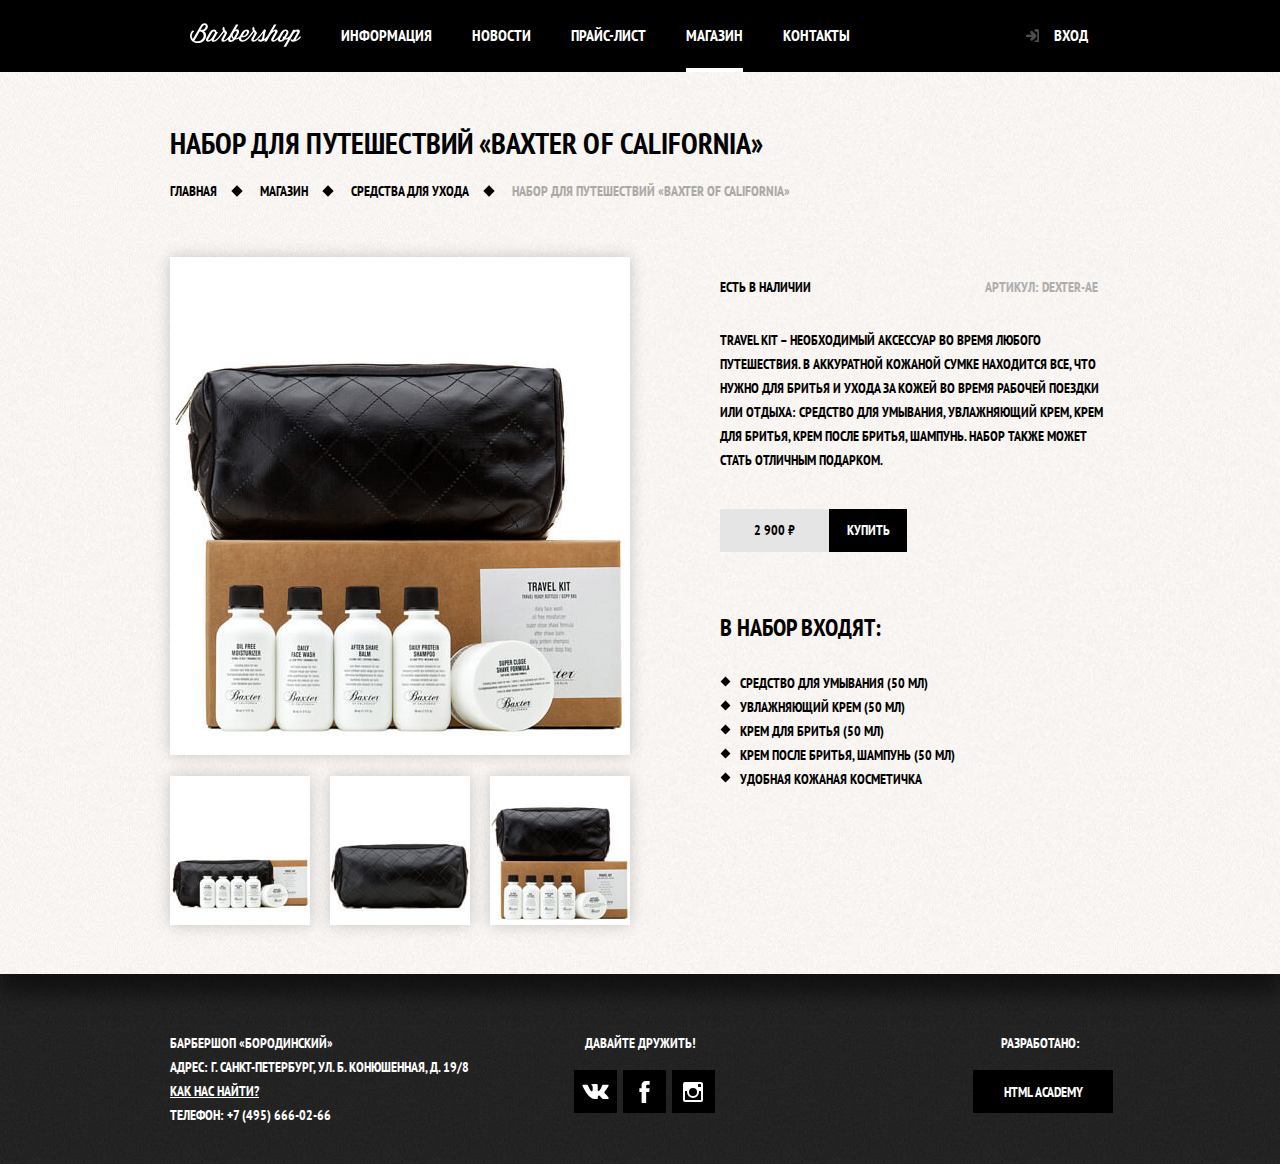
==== commit 51026368: "Prefixer-minimize-beautify" ====
--- a/catalog-item.html
+++ b/catalog-item.html
@@ -4,7 +4,7 @@
       <meta charset="utf-8">
       <title>Barbershop borodinski</title>
       <link rel="stylesheet" href="css/normalize.css">
-      <link rel="stylesheet" href="css/master.css">
+      <link rel="stylesheet" href="css/master.min.css">
       <link href="https://fonts.googleapis.com/css?family=PT+Sans+Narrow:400,700&amp;subset=cyrillic-ext" rel="stylesheet">
     </head>
     <body class="inner-page">
@@ -99,29 +99,31 @@
           </p>
         </div>
       </footer>
-      <section class="modal modal-login visually-hidden">
-        <div class="noisy-background">
-          <h2>Личный кабинет</h2>
-          <p>Введите пожалуйста свой логин и пароль.</p>
-          <form class="modal-login-form" action="index.html" method="post">
-            <p>
-              <input type="text" name="login" id="modal-login-login" placeholder="Логин">
-              <label for="modal-login-login" class="visually-hidden">Логин</label>
-            </p>
-            <p>
-              <input type="password" name="password" id="modal-login-password" placeholder="Пароль">
-              <label for="modal-login-password" class="visually-hidden">Пароль</label>
-            </p>
-            <p class="modal-login-info">
-              <input type="checkbox" id="modal-login-remember" name="remember" class="visually-hidden">
-              <label for="modal-login-remember">Запомните меня</label>
-              <a href="#" class="password-restore-link">Я забыл пароль!</a>
-            </p>
-            <button type="submit" name="modal-login-button" class="button">Войти</button>
-          </form>
-          <button type="button" class="modal-close" name="mobutton" onclick="closeLogin(event)" aria-label="Закрыть форму входа"></button>
-        </div>
-      </section>
+      <div class="modal-overlay modal-login-overlay visually-hidden">
+        <section class="modal modal-login">
+          <div class="noisy-background">
+            <h2>Личный кабинет</h2>
+            <p>Введите пожалуйста свой логин и пароль.</p>
+            <form class="modal-login-form" action="index.html" method="post">
+              <p class="login-input-wraper">
+                <input type="text" name="login" id="modal-login-login" placeholder="Логин">
+                <label for="modal-login-login" class="visually-hidden">Логин</label>
+              </p>
+              <p class="login-input-wraper">
+                <input type="password" name="password" id="modal-login-password" placeholder="Пароль">
+                <label for="modal-login-password" class="visually-hidden">Пароль</label>
+              </p>
+              <p class="modal-login-info">
+                <input type="checkbox" id="modal-login-remember" name="remember" class="visually-hidden">
+                <label for="modal-login-remember">Запомните меня</label>
+                <a href="#" class="password-restore-link">Я забыл пароль!</a>
+              </p>
+              <button type="submit" name="modal-login-button" class="button">Войти</button>
+            </form>
+            <button type="button" class="modal-close" name="mobutton" onclick="closeLogin(event)" aria-label="Закрыть форму входа"></button>
+          </div>
+        </section>
+      </div>
       <script type="text/javascript" src="js/modals.js"></script>
     </body>
   </html>
--- a/css/master.min.css
+++ b/css/master.min.css
@@ -0,0 +1,1151 @@
+@font-face {
+    font-family: "PT Sans Narrow";
+    src: url(../fonts/ptsansnarrow.woff2) format("woff2"),url(../fonts/ptsansnarrowbold.woff2) format("woff2")
+}
+
+body,html {
+    margin: 0;
+    padding: 0
+}
+
+html {
+    height: 100%;
+    width: 100%
+}
+
+body {
+    min-width: 960px;
+    font-family: "PT Sans Narrow",Arial,sans-serif;
+    font-weight: 700;
+    font-size: 14px;
+    line-height: 24px;
+    text-transform: uppercase;
+    color: #fff;
+    background: #000 url(../img/background.jpg) no-repeat center 40px
+}
+
+.inner-page {
+    color: #000;
+    background-color: #fff
+}
+
+a {
+    text-decoration: none;
+    color: #000
+}
+
+img {
+    max-width: 100%
+}
+
+.page-navi ul {
+    list-style: none;
+    margin: 0;
+    padding: 0
+}
+
+:focus:not(:hover) {
+    outline: 3px ridge #fff;
+    outline-offset: 2px
+}
+
+main :focus:not(:hover) {
+    outline-color: #000
+}
+
+header.page-header {
+    height: 72px;
+    background-color: #000
+}
+
+.wraper {
+    margin: 0 auto;
+    width: 960px;
+    padding: 0 10px;
+    -webkit-box-sizing: border-box;
+    box-sizing: border-box
+}
+
+.visually-hidden {
+    position: absolute;
+    height: 1px;
+    width: 1px;
+    margin: -1px;
+    border: 0;
+    padding: 0;
+    clip: rect(0,0,0,0);
+    overflow: hidden
+}
+
+.clearfix::after {
+    content: "";
+    display: table;
+    clear: both
+}
+
+.page-navi {
+    position: relative
+}
+
+.page-navi li {
+    display: inline-block;
+    margin-right: -3px;
+    font-size: 16px;
+    line-height: 20px;
+    color: #fff
+}
+
+.page-navi a {
+    padding: 25px 20px
+}
+
+.site-navi-current span {
+    display: block;
+    height: 72px;
+    -webkit-box-sizing: border-box;
+    box-sizing: border-box;
+    text-decoration: none;
+    color: #fff
+}
+
+.page-navi a:active,.page-navi a:focus,.page-navi a:hover {
+    background-color: #242424;
+    outline: 0
+}
+
+.page-navi a:focus:not(:hover) {
+    -webkit-box-shadow: inset 0 0 0 4px #fff;
+    box-shadow: inset 0 0 0 4px #fff
+}
+
+li.site-navi-current {
+    -webkit-box-shadow: inset 0 -4px 0 #fff;
+    box-shadow: inset 0 -4px 0 #fff;
+    margin-left: 20px;
+    margin-right: 17px
+}
+
+.site-navi-current a {
+    margin: 0 -20px
+}
+
+.site-navi-current span {
+    padding: 25px 0
+}
+
+.main-page-navi .page-header-logo {
+    position: absolute;
+    display: block;
+    width: 371px;
+    top: 132px;
+    left: 50%;
+    -webkit-transform: translateX(-50%);
+    -ms-transform: translateX(-50%);
+    transform: translateX(-50%);
+    text-align: center
+}
+
+.page-navi a.page-header-logo {
+    float: left;
+    padding-top: 23px
+}
+
+.site-navi {
+    float: left
+}
+
+.user-navi {
+    float: right;
+    padding-right: 22px
+}
+
+.user-navi a.login-link {
+    position: relative;
+    margin-right: 5px;
+    width: 107px;
+    text-align: right
+}
+
+.login-link::before {
+    content: "";
+    position: absolute;
+    left: 24px;
+    top: 28px;
+    height: 14px;
+    width: 14px;
+    background: url(../img/login-icon.svg) no-repeat 0 0;
+    opacity: .3
+}
+
+.login-link:active::before,.login-link:focus::before,.login-link:hover::before {
+    opacity: 1
+}
+
+.page-navi a {
+    display: block;
+    height: 72px;
+    -webkit-box-sizing: border-box;
+    box-sizing: border-box;
+    text-decoration: none;
+    color: #fff
+}
+
+.features {
+    margin-top: 285px;
+    text-align: center;
+    color: #f7f4f1
+}
+
+.features-list {
+    display: -webkit-box;
+    display: -ms-flexbox;
+    display: flex;
+    -webkit-box-pack: justify;
+    -ms-flex-pack: justify;
+    justify-content: space-between;
+    margin: 0;
+    padding: 0;
+    list-style: none
+}
+
+.feature-item {
+    -ms-flex-preferred-size: 300px;
+    flex-basis: 300px;
+    max-width: 300px
+}
+
+.feature-item h3 {
+    position: relative;
+    padding: 0;
+    margin: 0 0 59px
+}
+
+.feature-item h3::after {
+    content: "";
+    position: absolute;
+    top: 49px;
+    left: 50%;
+    width: 20px;
+    height: 20px;
+    background-color: #f7f4f1;
+    -webkit-transform: rotate(45deg);
+    -ms-transform: rotate(45deg);
+    transform: rotate(45deg);
+    -webkit-transform-origin: left top;
+    -ms-transform-origin: left top;
+    transform-origin: left top
+}
+
+.feature-item p {
+    margin-bottom: 80px;
+    padding: 0 10px
+}
+
+.section-wraper {
+    -webkit-box-sizing: border-box;
+    box-sizing: border-box;
+    margin-bottom: 36px;
+    padding-top: 45px
+}
+
+.section-wraper h2 {
+    margin: 0;
+    padding: 0
+}
+
+.noisy-background {
+    color: #000;
+    background: #f8f5f2 url(../img/noise-bg.jpg) 0 0
+}
+
+section.news {
+    padding-left: 80px
+}
+
+section.gallery,section.news {
+    width: 50%;
+    -webkit-box-sizing: border-box;
+    box-sizing: border-box
+}
+
+section.contacts {
+    padding-left: 80px
+}
+
+section.appointment,section.contacts {
+    width: 50%;
+    -webkit-box-sizing: border-box;
+    box-sizing: border-box
+}
+
+section.contacts,section.news {
+    position: relative;
+    float: left
+}
+
+section.appointment,section.gallery {
+    float: right;
+    padding-left: 90px
+}
+
+section.appointment {
+    padding-right: 80px
+}
+
+.feature-item h3,section.appointment h2,section.contacts h2,section.gallery h2,section.news h2 {
+    font-size: 30px;
+    line-height: 42px
+}
+
+section.news ul {
+    list-style: none;
+    padding: 0
+}
+
+.appointment b,.contacts p,.news-item p {
+    padding-right: 10px;
+    margin-top: 20px;
+    margin-bottom: 0
+}
+
+.appointment b,.catalog-item img {
+    display: block
+}
+
+.appointment-form {
+    display: block;
+    margin: 0;
+    padding: 0
+}
+
+.appointment-form p {
+    display: inline-block;
+    margin: 0
+}
+
+.appointment-form p:nth-of-type(even) {
+    float: right
+}
+
+.appointment-form label,.modal-login-form label {
+    display: block;
+    padding: 8.5px 17px
+}
+
+.appointment-form input,.modal-login-form input {
+    width: 140px;
+    height: 43px;
+    -webkit-box-sizing: border-box;
+    box-sizing: border-box;
+    padding-left: 15px;
+    border: 2px solid #000101;
+    background-color: #f9f6f3;
+    font-size: 14px;
+    line-height: 24px;
+    font-family: "PT Sans Narrow",Arial,sans-serif;
+    font-weight: 700
+}
+
+.news-item time {
+    text-transform: lowercase
+}
+
+section.news .button {
+    margin-top: 30px
+}
+
+section.contacts .button,section.gallery .button,section.news .button {
+    margin-bottom: 50px;
+    width: 140px
+}
+
+section.contacts .button {
+    margin-top: 22px
+}
+
+section.gallery .button {
+    margin-top: 38px
+}
+
+.contacts-buttons,.gallery-buttons {
+    display: -webkit-box;
+    display: -ms-flexbox;
+    display: flex;
+    width: 300px;
+    -webkit-box-pack: justify;
+    -ms-flex-pack: justify;
+    justify-content: space-between
+}
+
+.appointment .button,.modal-login-form .button {
+    width: 300px;
+    margin: 19.5px 0 50px
+}
+
+section.gallery figure {
+    width: 300px;
+    height: 178px;
+    margin: 21px 0 0;
+    -webkit-box-sizing: border-box;
+    box-sizing: border-box;
+    border: 7px solid #fff
+}
+
+section.contacts::before,section.news::before {
+    content: "";
+    position: absolute;
+    top: 25px;
+    left: 465px;
+    width: 8px;
+    height: 278px;
+    background-image: url(../img/split.png)
+}
+
+.inner-page h1 {
+    letter-spacing: .05px;
+    padding-top: 50px;
+    margin: 0 0 15px;
+    font-size: 30px;
+    line-height: 42px
+}
+
+.inner-page main {
+    padding-bottom: 13px;
+    -webkit-box-shadow: 0 20px 20px 0 rgba(0,0,0,.5);
+    box-shadow: 0 20px 20px 0 rgba(0,0,0,.5);
+    opacity: .999
+}
+
+.breadcrumbs {
+    margin: 0;
+    padding: 0;
+    list-style: none
+}
+
+.breadcrumbs li {
+    display: inline-block;
+    position: relative;
+    margin-right: 40px
+}
+
+.breadcrumbs li:not(.breadcrumbs-current)::after {
+    content: "";
+    position: absolute;
+    top: 8px;
+    right: -24px;
+    width: 8px;
+    height: 8px;
+    background-color: #000;
+    -webkit-transform: rotate(45deg);
+    -ms-transform: rotate(45deg);
+    transform: rotate(45deg)
+}
+
+.breadcrumbs-current {
+    color: #aba9a7
+}
+
+.button {
+    font: inherit;
+    display: block;
+    padding: 9.5px 0;
+    text-align: center;
+    color: #fff;
+    text-transform: uppercase;
+    font-size: 14px;
+    line-height: 24px;
+    background-color: #000;
+    border: 0;
+    cursor: pointer
+}
+
+.button:active,.button:focus,.button:hover {
+    background-color: #663d15
+}
+
+.filters {
+    float: left;
+    width: 240px;
+    padding-right: 20px;
+    -webkit-box-sizing: border-box;
+    box-sizing: border-box
+}
+
+.filter fieldset {
+    margin: 0;
+    padding: 0;
+    border: 0
+}
+
+.filter legend {
+    font-size: 24px;
+    line-height: 30px
+}
+
+.filter ul {
+    padding: 0;
+    margin: 30px 0 0;
+    list-style: none;
+    line-height: 18px
+}
+
+.filter-option {
+    position: relative;
+    padding-left: 43px;
+    margin-bottom: 18px
+}
+
+.filter-option:last-of-type {
+    margin-bottom: 50px
+}
+
+.filter label::before,.modal-login label::before {
+    content: "";
+    position: absolute;
+    left: 0;
+    top: 0;
+    width: 20px;
+    height: 20px;
+    -webkit-box-sizing: border-box;
+    box-sizing: border-box;
+    border: 2px solid #000101;
+    background-color: #f9f6f3;
+    -webkit-box-shadow: inset 0 0 3px 0 rgba(0,0,0,.35);
+    box-shadow: inset 0 0 3px 0 rgba(0,0,0,.35)
+}
+
+input[type=checkbox]:focus:not(:hover)+label::before,input[type=radio]:focus:not(:hover)+label::before {
+    outline: 2px solid #000;
+    outline-offset: 2px
+}
+
+.filter label::after,.modal-login label::after {
+    display: none;
+    content: "";
+    position: absolute;
+    left: 0;
+    top: 0;
+    width: 20px;
+    height: 20px;
+    -webkit-box-sizing: border-box;
+    box-sizing: border-box;
+    background: url(../img/checkbox-cross.svg) no-repeat 50%
+}
+
+.filter label,.modal-login label {
+    vertical-align: middle;
+    cursor: pointer
+}
+
+.filter input:focus+label,.filter label:hover,.modal-login input:focus+label,.modal-login label:hover {
+    color: #663d15
+}
+
+.filter input:checked+label::after,.modal-login input:checked+label::after {
+    display: block
+}
+
+.filter-option input[type=radio]+label::before {
+    border-radius: 50%
+}
+
+.filter-option input[type=radio]+label::after {
+    top: 6px;
+    left: 6px;
+    width: 8px;
+    height: 8px;
+    border-radius: 50%;
+    background: #000101
+}
+
+.filter-option input:disabled+label {
+    color: #818181
+}
+
+.filter-option input:disabled+label::before {
+    border-color: #818181;
+    -webkit-box-shadow: none;
+    box-shadow: none
+}
+
+.filter-option input:disabled+label::after {
+    background-image: url(../img/checkbox-cross-disabled.svg)
+}
+
+.filter-option input[type=radio]:disabled+label::after {
+    background: #818181
+}
+
+.filter-button {
+    width: 112px
+}
+
+.catalog {
+    margin-left: 240px
+}
+
+.catalog-item,.catalog-list {
+    display: -webkit-box;
+    display: -ms-flexbox;
+    display: flex
+}
+
+.catalog-list {
+    -ms-flex-wrap: wrap;
+    flex-wrap: wrap;
+    -webkit-box-pack: justify;
+    -ms-flex-pack: justify;
+    justify-content: space-between;
+    padding: 0;
+    list-style: none;
+    margin: 7px 0 0
+}
+
+.catalog-item {
+    -webkit-box-orient: vertical;
+    -webkit-box-direction: normal;
+    -ms-flex-direction: column;
+    flex-direction: column;
+    -ms-flex-line-pack: start;
+    align-content: flex-start;
+    width: 220px;
+    margin: 0 0 20px;
+    padding-bottom: 15px;
+    -webkit-box-shadow: 0 0 15px 0 rgba(0,1,1,.2);
+    box-shadow: 0 0 15px 0 rgba(0,1,1,.2);
+    background-color: #fff
+}
+
+.catalog-item:hover {
+    -webkit-box-shadow: 5px 5px 25px 0 rgba(0,1,1,.3);
+    box-shadow: 5px 5px 25px 0 rgba(0,1,1,.3)
+}
+
+.catalog-item a:first-child {
+    display: -webkit-box;
+    display: -ms-flexbox;
+    display: flex;
+    -webkit-box-orient: vertical;
+    -webkit-box-direction: normal;
+    -ms-flex-direction: column;
+    flex-direction: column
+}
+
+.catalog-item h3 {
+    -webkit-box-ordinal-group: 3;
+    -ms-flex-order: 2;
+    order: 2;
+    margin: 14px 0;
+    padding: 0 16.5px;
+    font-size: 14px;
+    line-height: 18px
+}
+
+.catalog-category {
+    text-transform: none
+}
+
+.developer {
+    text-transform: uppercase
+}
+
+.catalog-item p {
+    margin: 0;
+    padding: 0
+}
+
+p.catalog-item-price {
+    display: -webkit-box;
+    display: -ms-flexbox;
+    display: flex;
+    margin: -1px 16px 1px
+}
+
+.catalog-item-price .button {
+    width: 78px
+}
+
+.catalog-item-price b {
+    padding: 9.5px 0;
+    width: 109px;
+    text-align: center;
+    vertical-align: middle;
+    background-color: #e5e5e5
+}
+
+.paginator {
+    margin: 25px 0 0;
+    padding: 0;
+    list-style: none
+}
+
+.paginator-item {
+    margin-right: 4px;
+    display: inline-block;
+    width: 43px
+}
+
+.paginator-item-current {
+    padding: 9.5px 0;
+    text-align: center;
+    background-color: #fff
+}
+
+.price-page .wraper-main>h2 {
+    position: relative;
+    margin: 48px 0 60px;
+    padding: 0;
+    text-align: center;
+    font-size: 48px;
+    line-height: 48px;
+    letter-spacing: .2px
+}
+
+.price-page .wraper-main>h2::after,.price-page .wraper-main>h2::before {
+    content: "";
+    position: absolute;
+    top: 24px;
+    width: 160px;
+    border-bottom: 2px solid #000
+}
+
+.price-page .wraper-main>h2::before {
+    left: 0
+}
+
+.price-page .wraper-main>h2::after {
+    right: 0
+}
+
+section.aid-info {
+    float: left;
+    width: 50%
+}
+
+.price-list-table td,section.price-list {
+    -webkit-box-sizing: border-box;
+    box-sizing: border-box
+}
+
+section.price-list {
+    float: right;
+    width: 50%;
+    padding-left: 10px
+}
+
+section.aid-info ul,section.product-info ul {
+    padding: 0;
+    margin: 0 0 58px;
+    list-style: none
+}
+
+section.aid-info li {
+    margin-bottom: 13.5px
+}
+
+section.aid-info li,section.product-info li {
+    position: relative;
+    padding-left: 20px
+}
+
+section.aid-info li::before,section.product-info li::before {
+    content: "";
+    position: absolute;
+    left: 1.5px;
+    top: 7.5px;
+    width: 7px;
+    height: 7px;
+    background-color: #000;
+    -webkit-transform: rotate(45deg);
+    -ms-transform: rotate(45deg);
+    transform: rotate(45deg)
+}
+
+.price-page .wraper-main h3 {
+    margin: 0 0 28px;
+    font-size: 24px;
+    line-height: 30px
+}
+
+.price-list-table {
+    border-collapse: collapse;
+    margin-top: 35px
+}
+
+.price-list-table td {
+    width: 231px;
+    height: 41.5px;
+    padding-left: 17px;
+    text-align: left;
+    background-color: #f9f6f3;
+    border: 2px solid #000
+}
+
+.price-list-table td:nth-of-type(2n) {
+    padding: 0;
+    text-align: center
+}
+
+section.info p:first-of-type,section.info p:last-of-type {
+    float: left;
+    width: 50%;
+    -webkit-box-sizing: border-box;
+    box-sizing: border-box;
+    margin: 0;
+    padding: 0 80px 0 0
+}
+
+section.info p:last-of-type {
+    float: right;
+    padding-left: 10px;
+    letter-spacing: .1px
+}
+
+.price-page main.noisy-background {
+    padding-bottom: 76px
+}
+
+section.product-photos {
+    float: left;
+    width: 50%
+}
+
+.product-photo-full {
+    margin: 9px 0 0;
+    padding: 0;
+    width: 460px
+}
+
+.product-photos img {
+    display: block;
+    -webkit-box-shadow: 0 0 15px 0 rgba(0,1,1,.2);
+    box-shadow: 0 0 15px 0 rgba(0,1,1,.2)
+}
+
+section.product-photos ul {
+    display: -webkit-box;
+    display: -ms-flexbox;
+    display: flex;
+    list-style: none;
+    -ms-flex-wrap: wrap;
+    flex-wrap: wrap;
+    -webkit-box-pack: justify;
+    -ms-flex-pack: justify;
+    justify-content: space-between;
+    width: 460px;
+    margin: 0;
+    padding: 0
+}
+
+section.product-photos li {
+    margin-top: 21px
+}
+
+section.product-info {
+    float: right;
+    width: 50%;
+    -webkit-box-sizing: border-box;
+    box-sizing: border-box;
+    padding-left: 80px
+}
+
+.product-info p {
+    margin: 0
+}
+
+p.product-article,p.product-availability {
+    float: left;
+    width: 50%;
+    -webkit-box-sizing: border-box;
+    box-sizing: border-box;
+    padding-right: 12px;
+    margin-top: 27px;
+    margin-bottom: 29px
+}
+
+p.product-article {
+    float: right;
+    text-align: right;
+    color: #aeaeae
+}
+
+.product-info .catalog-item-price {
+    margin-top: 36.5px
+}
+
+.product-info h3 {
+    padding: 0;
+    margin: 61px 0 28px;
+    font-size: 24px;
+    line-height: 30px
+}
+
+section.product-info li {
+    margin-bottom: 0
+}
+
+.page-footer {
+    margin-top: 65px;
+    padding-top: 57px;
+    padding-bottom: 37px;
+    color: #fff;
+    background: #232323 url(../img/dark-noise-bg.jpg) 0 0
+}
+
+.inner-page .page-footer {
+    margin-top: 0
+}
+
+.footer-social ul,.wraper-footer {
+    display: -webkit-box;
+    display: -ms-flexbox;
+    display: flex
+}
+
+.footer-contacts {
+    margin: 0;
+    padding: 0;
+    width: 310px
+}
+
+.footer-contacts a {
+    color: #fff;
+    text-decoration: underline
+}
+
+.footer-social {
+    width: 320px;
+    text-align: center
+}
+
+.footer-social ul {
+    -ms-flex-wrap: wrap;
+    flex-wrap: wrap;
+    -webkit-box-pack: center;
+    -ms-flex-pack: center;
+    justify-content: center;
+    margin: 15px 0 0;
+    padding: 0 0 0 8px;
+    list-style: none
+}
+
+.footer-social li {
+    margin: 0 3px 6px
+}
+
+.social-button {
+    position: relative;
+    padding: 0;
+    margin: 0;
+    height: 43px;
+    width: 43px
+}
+
+.social-button::before {
+    content: "";
+    position: absolute;
+    top: 0;
+    left: 0;
+    width: 100%;
+    height: 100%;
+    background-repeat: no-repeat;
+    background-position: 50%
+}
+
+.vk-link::before {
+    background-image: url(../img/vk.svg)
+}
+
+.fb-link::before {
+    background-image: url(../img/facebook.svg)
+}
+
+.inst-link::before {
+    background-image: url(../img/instagram.svg)
+}
+
+.vk-link:focus::before,.vk-link:hover::before {
+    background-image: url(../img/vk-black.svg)
+}
+
+.fb-link:focus::before,.fb-link:hover::before {
+    background-image: url(../img/facebook-black.svg)
+}
+
+.inst-link:focus::before,.inst-link:hover::before {
+    background-image: url(../img/instagram-black.svg)
+}
+
+.footer-copyright {
+    width: 140px;
+    margin: 0 0 0 170px;
+    padding: 0;
+    text-align: center
+}
+
+.footer-copyright a {
+    margin-top: 15px;
+    margin-right: -3px;
+    margin-left: 3px
+}
+
+.page-footer .button:focus,.page-footer .button:hover {
+    color: #000;
+    background-color: #fff
+}
+
+.modal {
+    position: fixed;
+    z-index: 10;
+    left: 50%;
+    top: 50%;
+    -webkit-box-sizing: border-box;
+    box-sizing: border-box;
+    -webkit-box-shadow: 0 30px 50px 0 rgba(0,1,1,.75);
+    box-shadow: 0 30px 50px 0 rgba(0,1,1,.75);
+    -webkit-transform: translate(-50%,-50%);
+    -ms-transform: translate(-50%,-50%);
+    transform: translate(-50%,-50%)
+}
+
+.modal-login {
+    width: 460px;
+    height: 385px
+}
+
+.modal-login .noisy-background {
+    position: relative;
+    height: 100%;
+    width: 100%;
+    -webkit-box-sizing: border-box;
+    box-sizing: border-box;
+    padding: 46px 80px 58px
+}
+
+.modal-login h2 {
+    margin: 0 0 21.5px;
+    font-size: 30px;
+    line-height: 42px
+}
+
+.modal-login p {
+    margin: 0 0 15px;
+    font-size: 14px;
+    line-height: normal
+}
+
+.modal-login-form p {
+    margin-bottom: 9px
+}
+
+.modal-login input {
+    width: 100%;
+    text-transform: uppercase
+}
+
+.modal-login input::-webkit-input-placeholder {
+    color: #000;
+    opacity: 1
+}
+
+.modal-login input:-ms-input-placeholder,.modal-login input::-ms-input-placeholder {
+    color: #000;
+    opacity: 1
+}
+
+.modal-login input::placeholder {
+    color: #000;
+    opacity: 1
+}
+
+p.modal-login-info {
+    position: relative;
+    margin: 15px 0 0;
+    padding-left: 32px;
+    height: 20px
+}
+
+.modal-login-info label {
+    display: inline-block;
+    padding: 0;
+    max-width: 50%;
+    vertical-align: top
+}
+
+.login-input-wraper {
+    position: relative
+}
+
+.login-input-wraper::after {
+    content: "";
+    position: absolute;
+    top: 14px;
+    right: 15px;
+    width: 13px;
+    height: 15px
+}
+
+.login-input-wraper:nth-child(1)::after {
+    background: url(../img/user.svg) no-repeat left 0 top 1px
+}
+
+.login-input-wraper:nth-child(2)::after {
+    background: url(../img/lock.svg)
+}
+
+.modal-login-info label::before {
+    height: 20px;
+    width: 20px
+}
+
+.password-restore-link {
+    float: right;
+    text-decoration: underline
+}
+
+.modal-login-button {
+    margin-top: 17px
+}
+
+.modal-map {
+    width: 780px;
+    height: 574px;
+    border: 7px solid #fff
+}
+
+.modal-map p {
+    position: relative;
+    margin: 0
+}
+
+.modal-close {
+    position: absolute;
+    top: 2px;
+    right: -39px;
+    width: 19px;
+    height: 19px;
+    padding: 0;
+    border: 0;
+    background: url(../img/cross-map.svg);
+    background-size: contain;
+    cursor: pointer
+}
+
+.modal-login .modal-close {
+    top: 9px;
+    right: -33px
+}
+
+.modal-login :focus {
+    outline-color: #000
+}
+
+.modal-overlay {
+    position: fixed;
+    top: 0;
+    left: 0;
+    width: 100%;
+    height: 100%;
+    background-color: rgba(0,0,0,.5);
+    z-index: 5
+}
